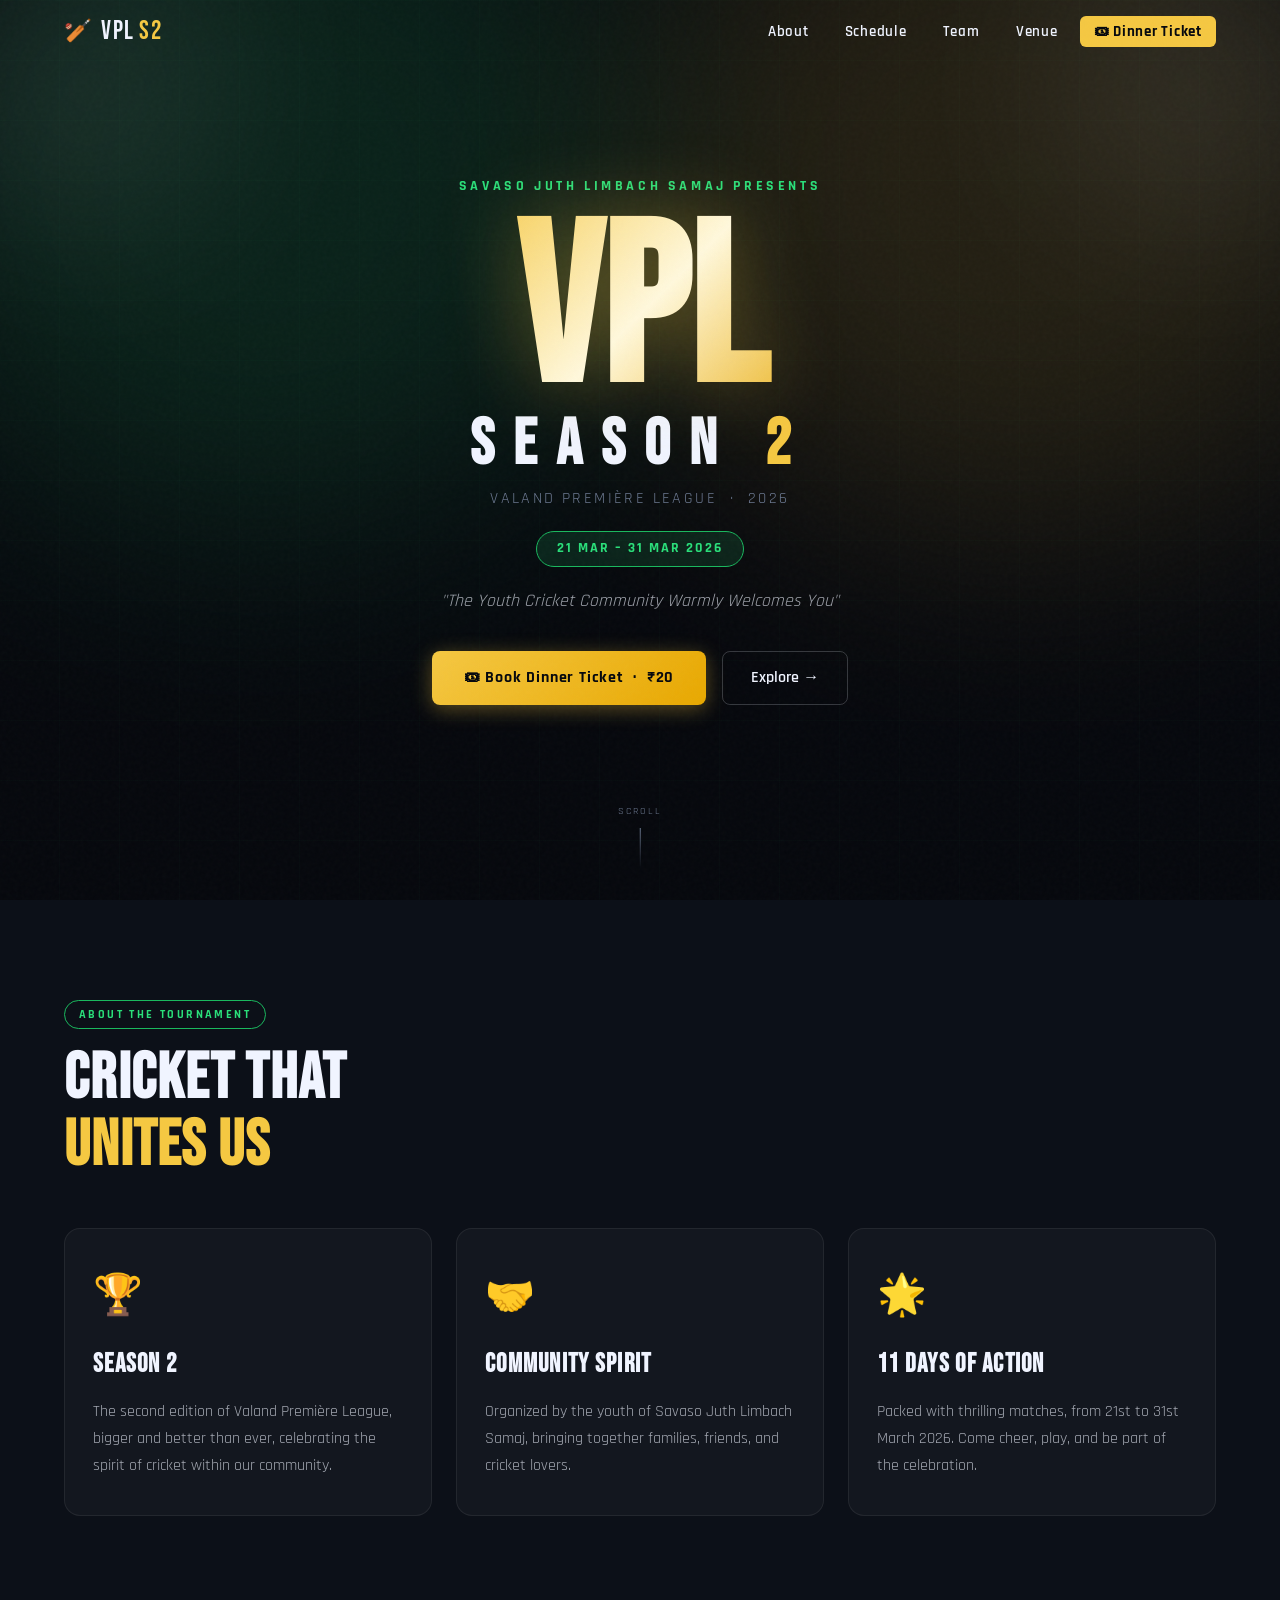
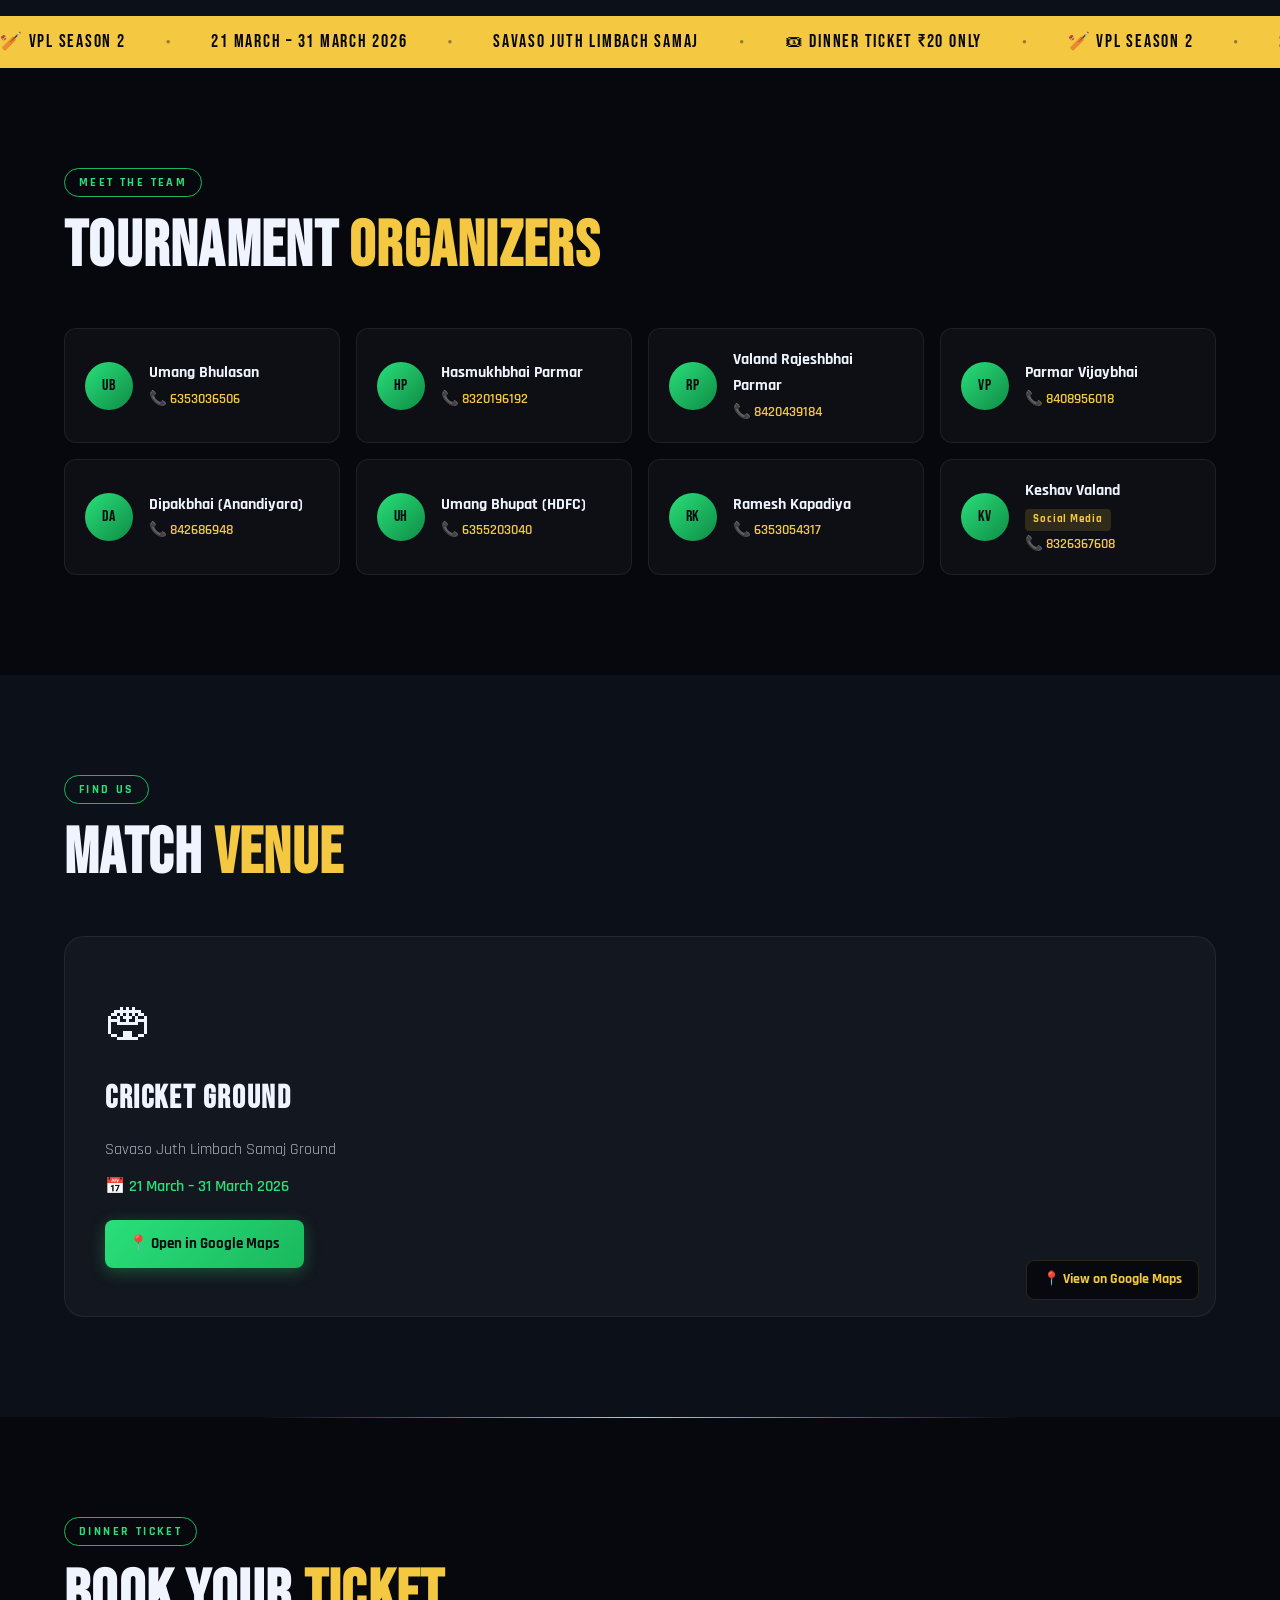
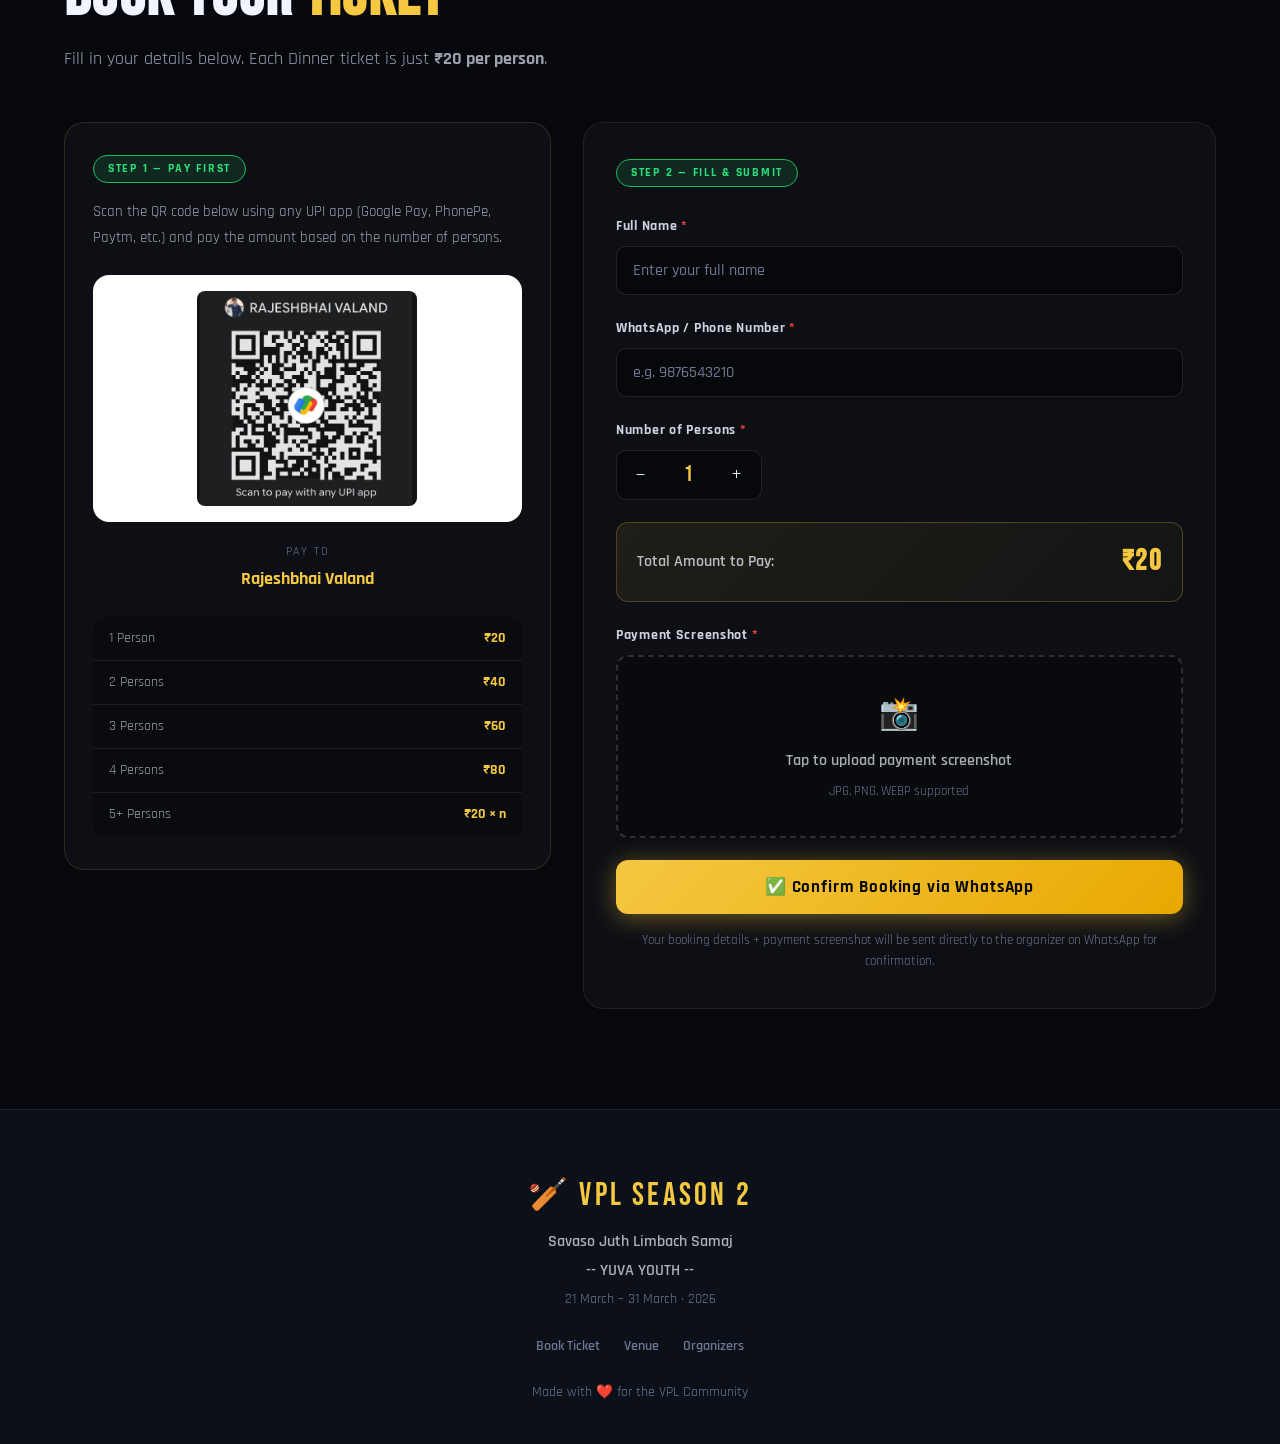
==== index.html @ eab90a2a "Update index.html" ====
<!DOCTYPE html>
<html lang="en">
<head>
  <meta charset="UTF-8" />
  <meta name="viewport" content="width=device-width, initial-scale=1.0" />
  <title>VPL Season 2 – 2026 | Valand Premiere League </title>
  <link rel="preconnect" href="https://fonts.googleapis.com" />
  <link rel="preconnect" href="https://fonts.gstatic.com" crossorigin />
  <link href="https://fonts.googleapis.com/css2?family=Bebas+Neue&family=Rajdhani:wght@400;500;600;700&family=Tiro+Devanagari+Hindi&display=swap" rel="stylesheet" />
  <link rel="stylesheet" href="style.css" />
</head>
<body>

  <!-- ─── NOISE OVERLAY ─── -->
  <div class="noise"></div>

  <!-- ─── NAVBAR ─── -->
  <nav class="navbar" id="navbar">
    <div class="nav-inner">
      <div class="nav-logo">
        <span class="logo-icon">🏏</span>
        <span class="logo-text">VPL <em>S2</em></span>
      </div>
      <ul class="nav-links">
        <li><a href="#about">About</a></li>
        <li><a href="#schedule">Schedule</a></li>
        <li><a href="#organizers">Team</a></li>
        <li><a href="#location">Venue</a></li>
        <li><a href="#book" class="nav-cta">🎟 Dinner Ticket</a></li>
      </ul>
      <button class="hamburger" id="hamburger" aria-label="Toggle menu">
        <span></span><span></span><span></span>
      </button>
    </div>
    <div class="mobile-menu" id="mobileMenu">
      <a href="#about">About</a>
      <a href="#schedule">Schedule</a>
      <a href="#organizers">Team</a>
      <a href="#location">Venue</a>
      <a href="#book">🎟 Book Ticket</a>
    </div>
  </nav>

  <!-- ─── HERO ─── -->
  <header class="hero" id="hero">
    <div class="hero-bg">
      <div class="pitch-lines"></div>
      <div class="stadium-glow glow-left"></div>
      <div class="stadium-glow glow-right"></div>
      <div class="floodlight fl-tl"></div>
      <div class="floodlight fl-tr"></div>
    </div>

    <div class="hero-content">
      <p class="hero-org reveal">Savaso Juth Limbach Samaj Presents</p>
      <h1 class="hero-title reveal delay-1">
        <span class="vpl">VPL</span>
        <span class="season">Season <em>2</em></span>
      </h1>
      <p class="hero-sub reveal delay-2">Valand Première League &nbsp;·&nbsp; 2026</p>
      <div class="hero-date reveal delay-3">
        <span class="date-badge">21 MAR – 31 MAR 2026</span>
      </div>
      <p class="hero-tagline reveal delay-4">"The Youth Cricket Community Warmly Welcomes You"</p>
      <div class="hero-actions reveal delay-5">
        <a href="#book" class="btn-primary">🎟 Book Dinner Ticket &nbsp;·&nbsp; ₹20</a>
        <a href="#about" class="btn-ghost">Explore →</a>
      </div>
    </div>

    <div class="scroll-hint">
      <span>scroll</span>
      <div class="scroll-line"></div>
    </div>
  </header>

  <!-- ─── ABOUT ─── -->
  <section class="section about" id="about">
    <div class="container">
      <div class="section-tag">About the Tournament</div>
      <h2 class="section-title">Cricket That <br/><span class="accent">Unites Us</span></h2>
      <div class="about-grid">
        <div class="about-card reveal">
          <div class="about-icon">🏆</div>
          <h3>Season 2</h3>
          <p>The second edition of Valand Première League, bigger and better than ever, celebrating the spirit of cricket within our community.</p>
        </div>
        <div class="about-card reveal delay-1">
          <div class="about-icon">🤝</div>
          <h3>Community Spirit</h3>
          <p>Organized by the youth of Savaso Juth Limbach Samaj, bringing together families, friends, and cricket lovers.</p>
        </div>
        <div class="about-card reveal delay-2">
          <div class="about-icon">🌟</div>
          <h3>11 Days of Action</h3>
          <p>Packed with thrilling matches, from 21st to 31st March 2026. Come cheer, play, and be part of the celebration.</p>
        </div>
      </div>
    </div>
  </section>

  <!-- ─── SCHEDULE BANNER ─── -->
  <section class="schedule-banner" id="schedule">
    <div class="marquee-track">
      <div class="marquee-inner">
        <span>🏏 VPL Season 2</span>
        <span class="dot">●</span>
        <span>21 March – 31 March 2026</span>
        <span class="dot">●</span>
        <span>Savaso Juth Limbach Samaj</span>
        <span class="dot">●</span>
        <span>🎟 Dinner Ticket ₹20 Only</span>
        <span class="dot">●</span>
        <span>🏏 VPL Season 2</span>
        <span class="dot">●</span>
        <span>21 March – 31 March 2026</span>
        <span class="dot">●</span>
        <span>Savaso Juth Limbach Samaj</span>
        <span class="dot">●</span>
        <span>🎟 Dinner Ticket ₹20 Only</span>
        <span class="dot">●</span>
      </div>
    </div>
  </section>

  <!-- ─── ORGANIZERS ─── -->
  <section class="section organizers" id="organizers">
    <div class="container">
      <div class="section-tag">Meet the Team</div>
      <h2 class="section-title">Tournament <span class="accent">Organizers</span></h2>
      <div class="org-grid">
        <div class="org-card reveal">
          <div class="org-avatar">UB</div>
          <div class="org-info">
            <h4>Umang Bhulasan</h4>
            <a href="tel:+916353036506">📞 6353036506</a>
          </div>
        </div>
        <div class="org-card reveal delay-1">
          <div class="org-avatar">HP</div>
          <div class="org-info">
            <h4>Hasmukhbhai Parmar</h4>
            <a href="tel:+918320196192">📞 8320196192</a>
          </div>
        </div>
        <div class="org-card reveal delay-2">
          <div class="org-avatar">RP</div>
          <div class="org-info">
            <h4>Valand Rajeshbhai Parmar</h4>
            <a href="tel:+918420439184">📞 8420439184</a>
          </div>
        </div>
        <div class="org-card reveal delay-1">
          <div class="org-avatar">VP</div>
          <div class="org-info">
            <h4>Parmar Vijaybhai</h4>
            <a href="tel:+918408956018">📞 8408956018</a>
          </div>
        </div>
        <div class="org-card reveal delay-2">
          <div class="org-avatar">DA</div>
          <div class="org-info">
            <h4>Dipakbhai (Anandiyara)</h4>
            <a href="tel:+91842686948">📞 842686948</a>
          </div>
        </div>
        <div class="org-card reveal">
          <div class="org-avatar">UH</div>
          <div class="org-info">
            <h4>Umang Bhupat (HDFC)</h4>
            <a href="tel:+916355203040">📞 6355203040</a>
          </div>
        </div>
        <div class="org-card reveal delay-1">
          <div class="org-avatar">RK</div>
          <div class="org-info">
            <h4>Ramesh Kapadiya</h4>
            <a href="tel:+916353054317">📞 6353054317</a>
          </div>
        </div>
        <div class="org-card reveal delay-2">
          <div class="org-avatar">KV</div>
          <div class="org-info">
            <h4>Keshav Valand</h4>
            <span class="role-badge">Social Media</span>
            <a href="tel:+918326367608">📞 8326367608</a>
          </div>
        </div>
      </div>
    </div>
  </section>

  <!-- ─── VENUE ─── -->
  <section class="section venue" id="location">
    <div class="container">
      <div class="section-tag">Find Us</div>
      <h2 class="section-title">Match <span class="accent">Venue</span></h2>
      <div class="venue-card reveal">
        <div class="venue-info">
          <div class="venue-icon-wrap">🏟</div>
          <h3>Cricket Ground</h3>
          <p>Savaso Juth Limbach Samaj Ground</p>
          <p class="venue-dates">📅 21 March – 31 March 2026</p>
          <a href="https://maps.app.goo.gl/XBLzC3tL499uUARC7?g_st=iw" target="_blank" rel="noopener" class="btn-map">
            📍 Open in Google Maps
          </a>
        </div>
        <div class="venue-map-embed">
          <iframe
            src="https://www.google.com/maps/embed?pb=!1m18!1m12!1m3!1d3000!2d72.5!3d23.0!2m3!1f0!2f0!3f0!3m2!1i1024!2i768!4f13.1!3m3!1m2!1s0x0%3A0x0!2zMjPCsDAwJzAwLjAiTiA3MsKwMzAnMDAuMCJF!5e0!3m2!1sen!2sin!4v1234567890"
            width="100%" height="300" style="border:0;" allowfullscreen="" loading="lazy"
            referrerpolicy="no-referrer-when-downgrade">
          </iframe>
          <a href="https://maps.app.goo.gl/XBLzC3tL499uUARC7?g_st=iw" target="_blank" class="map-overlay-link">
            <span>📍 View on Google Maps</span>
          </a>
        </div>
      </div>
    </div>
  </section>

  <!-- ─── BOOK TICKET ─── -->
  <section class="section booking" id="book">
    <div class="container">
      <div class="section-tag">Dinner Ticket</div>
      <h2 class="section-title">Book Your <span class="accent">Ticket</span></h2>
      <p class="booking-sub">Fill in your details below. Each Dinner ticket is just <strong>₹20 per person</strong>.</p>

      <div class="booking-wrapper">

        <!-- LEFT: PAYMENT INFO -->
        <div class="payment-info reveal">
          <div class="payment-card">
            <div class="payment-header">
              <span class="payment-badge">STEP 1 — PAY FIRST</span>
            </div>
            <p class="payment-note">Scan the QR code below using any UPI app (Google Pay, PhonePe, Paytm, etc.) and pay the amount based on the number of persons.</p>
            <div class="qr-wrap">
              <img src="qr.jpeg" alt="UPI QR Code – Rajeshbhai Valand" class="qr-img" />
            </div>
            <div class="upi-name">
              <span class="upi-label">Pay To</span>
              <strong>Rajeshbhai Valand</strong>
            </div>
            <div class="price-guide">
              <div class="price-row"><span>1 Person</span><strong>₹20</strong></div>
              <div class="price-row"><span>2 Persons</span><strong>₹40</strong></div>
              <div class="price-row"><span>3 Persons</span><strong>₹60</strong></div>
              <div class="price-row"><span>4 Persons</span><strong>₹80</strong></div>
              <div class="price-row"><span>5+ Persons</span><strong>₹20 × n</strong></div>
            </div>
          </div>
        </div>

        <!-- RIGHT: FORM -->
        <div class="booking-form-wrap reveal delay-2">
          <div class="form-card">
            <div class="form-header">
              <span class="payment-badge">STEP 2 — FILL &amp; SUBMIT</span>
            </div>

            <div class="form-group">
              <label for="name">Full Name <span class="req">*</span></label>
              <input type="text" id="name" placeholder="Enter your full name" required />
            </div>

            <div class="form-group">
              <label for="phone">WhatsApp / Phone Number <span class="req">*</span></label>
              <input type="tel" id="phone" placeholder="e.g. 9876543210" maxlength="10" required />
            </div>

            <div class="form-group">
              <label for="persons">Number of Persons <span class="req">*</span></label>
              <div class="counter-wrap">
                <button type="button" class="counter-btn" id="decreaseBtn">−</button>
                <span class="counter-val" id="personCount">1</span>
                <button type="button" class="counter-btn" id="increaseBtn">+</button>
              </div>
            </div>

            <div class="amount-display">
              <span>Total Amount to Pay:</span>
              <strong id="totalAmount">₹20</strong>
            </div>

            <div class="form-group">
              <label for="screenshot">Payment Screenshot <span class="req">*</span></label>
              <div class="file-upload-wrap" id="fileUploadWrap">
                <input type="file" id="screenshot" accept="image/*" required />
                <div class="file-upload-ui" id="fileUploadUI">
                  <span class="upload-icon">📸</span>
                  <p>Tap to upload payment screenshot</p>
                  <span class="upload-hint">JPG, PNG, WEBP supported</span>
                </div>
                <div class="file-preview" id="filePreview" style="display:none;">
                  <img id="previewImg" src="" alt="Payment screenshot preview" />
                  <button type="button" id="removeFile" class="remove-file">✕ Remove</button>
                </div>
              </div>
            </div>

            <button type="button" class="btn-book" id="submitBtn">
              <span id="btnText">✅ Confirm Booking via WhatsApp</span>
              <div class="btn-loader" id="btnLoader" style="display:none;"></div>
            </button>

            <p class="form-disclaimer">Your booking details + payment screenshot will be sent directly to the organizer on WhatsApp for confirmation.</p>
          </div>
        </div>

      </div>
    </div>
  </section>

  <!-- ─── SUCCESS MODAL ─── -->
  <div class="modal-overlay" id="successModal" style="display:none;">
    <div class="modal-box">
      <div class="modal-icon">🎉</div>
      <h3>Booking Sent!</h3>
      <p>Your WhatsApp message has been prepared with all booking details. Confirm and send it to complete your booking!</p>
      <button class="btn-primary" id="closeModal">Done</button>
    </div>
  </div>

  <!-- ─── FOOTER ─── -->
  <footer class="footer">
    <div class="container">
      <div class="footer-logo">🏏 VPL Season 2</div>
      <p class="footer-org">Savaso Juth Limbach Samaj</p>
      <p class="footer-org">-- YUVA YOUTH --</p>
      <p class="footer-dates">21 March – 31 March · 2026</p>
      <div class="footer-links">
        <a href="#book">Book Ticket</a>
        <a href="#location">Venue</a>
        <a href="#organizers">Organizers</a>
      </div>
      <p class="footer-credit">Made with ❤️ for the VPL Community</p>
    </div>
  </footer>

  <script src="script.js"></script>
</body>
</html>
---- style.css ----
/* ─── RESET & ROOT ─── */
*, *::before, *::after { box-sizing: border-box; margin: 0; padding: 0; }

:root {
  --bg:        #06080d;
  --bg2:       #0c1018;
  --bg3:       #111620;
  --gold:      #f5c842;
  --gold2:     #e8a800;
  --green:     #2adf7a;
  --green2:    #1ab85e;
  --red:       #ff4444;
  --white:     #f0f4ff;
  --muted:     #6b7890;
  --border:    rgba(245, 200, 66, 0.15);
  --card-bg:   rgba(255,255,255,0.03);
  --card-border: rgba(255,255,255,0.07);
  --shadow:    0 20px 60px rgba(0,0,0,0.6);
  --font-display: 'Bebas Neue', sans-serif;
  --font-body:    'Rajdhani', sans-serif;
}

html { scroll-behavior: smooth; }

body {
  background: var(--bg);
  color: var(--white);
  font-family: var(--font-body);
  font-size: 16px;
  line-height: 1.6;
  overflow-x: hidden;
}

/* Noise texture */
.noise {
  pointer-events: none;
  position: fixed;
  inset: 0;
  z-index: 999;
  opacity: 0.025;
  background-image: url("data:image/svg+xml,%3Csvg viewBox='0 0 256 256' xmlns='http://www.w3.org/2000/svg'%3E%3Cfilter id='noise'%3E%3CfeTurbulence type='fractalNoise' baseFrequency='0.9' numOctaves='4' stitchTiles='stitch'/%3E%3C/filter%3E%3Crect width='100%25' height='100%25' filter='url(%23noise)'/%3E%3C/svg%3E");
}

/* ─── TYPOGRAPHY ─── */
.accent { color: var(--gold); }
.section-tag {
  display: inline-block;
  font-family: var(--font-body);
  font-weight: 700;
  font-size: 0.75rem;
  letter-spacing: 0.2em;
  text-transform: uppercase;
  color: var(--green);
  border: 1px solid var(--green2);
  padding: 4px 14px;
  border-radius: 20px;
  margin-bottom: 16px;
}
.section-title {
  font-family: var(--font-display);
  font-size: clamp(2.4rem, 5vw, 4rem);
  line-height: 1.05;
  letter-spacing: 0.02em;
  margin-bottom: 48px;
}

/* ─── CONTAINER ─── */
.container {
  max-width: 1200px;
  margin: 0 auto;
  padding: 0 24px;
}
.section {
  padding: 100px 0;
}

/* ─── NAVBAR ─── */
.navbar {
  position: fixed;
  top: 0;
  left: 0;
  right: 0;
  z-index: 100;
  transition: background 0.3s, box-shadow 0.3s;
}
.navbar.scrolled {
  background: rgba(6,8,13,0.95);
  backdrop-filter: blur(12px);
  box-shadow: 0 2px 20px rgba(0,0,0,0.5);
}
.nav-inner {
  max-width: 1200px;
  margin: 0 auto;
  padding: 0 24px;
  height: 64px;
  display: flex;
  align-items: center;
  justify-content: space-between;
}
.nav-logo {
  display: flex;
  align-items: center;
  gap: 8px;
  font-family: var(--font-display);
  font-size: 1.6rem;
  letter-spacing: 0.05em;
}
.nav-logo em {
  color: var(--gold);
  font-style: normal;
}
.logo-icon { font-size: 1.4rem; }
.nav-links {
  display: flex;
  list-style: none;
  gap: 8px;
  align-items: center;
}
.nav-links a {
  color: var(--white);
  text-decoration: none;
  font-weight: 600;
  font-size: 0.95rem;
  letter-spacing: 0.05em;
  padding: 6px 14px;
  border-radius: 6px;
  transition: color 0.2s, background 0.2s;
}
.nav-links a:hover { color: var(--gold); }
.nav-cta {
  background: var(--gold) !important;
  color: var(--bg) !important;
  font-weight: 700 !important;
}
.nav-cta:hover { background: var(--gold2) !important; transform: translateY(-1px); }

/* hamburger */
.hamburger {
  display: none;
  flex-direction: column;
  gap: 5px;
  background: none;
  border: none;
  cursor: pointer;
  padding: 4px;
}
.hamburger span {
  display: block;
  width: 24px;
  height: 2px;
  background: var(--white);
  border-radius: 2px;
  transition: all 0.3s;
}
.mobile-menu {
  display: none;
  flex-direction: column;
  background: rgba(6,8,13,0.98);
  padding: 16px 24px 24px;
  border-bottom: 1px solid var(--border);
}
.mobile-menu a {
  color: var(--white);
  text-decoration: none;
  font-weight: 600;
  font-size: 1.1rem;
  padding: 12px 0;
  border-bottom: 1px solid var(--card-border);
  letter-spacing: 0.05em;
}
.mobile-menu a:last-child { border-bottom: none; color: var(--gold); }
.mobile-menu.open { display: flex; }

/* ─── HERO ─── */
.hero {
  position: relative;
  min-height: 100vh;
  display: flex;
  align-items: center;
  justify-content: center;
  overflow: hidden;
  text-align: center;
  padding: 80px 24px 100px;
}
.hero-bg {
  position: absolute;
  inset: 0;
  z-index: 0;
}
.pitch-lines {
  position: absolute;
  inset: 0;
  background:
    repeating-linear-gradient(
      90deg,
      transparent,
      transparent 59px,
      rgba(42,223,122,0.03) 60px
    ),
    repeating-linear-gradient(
      0deg,
      transparent,
      transparent 59px,
      rgba(42,223,122,0.03) 60px
    );
}
.stadium-glow {
  position: absolute;
  top: -20%;
  width: 60%;
  height: 80%;
  border-radius: 50%;
  filter: blur(120px);
  opacity: 0.12;
}
.glow-left  { left: -10%; background: var(--green); }
.glow-right { right: -10%; background: var(--gold); }
.floodlight {
  position: absolute;
  width: 300px;
  height: 300px;
  border-radius: 50%;
  filter: blur(80px);
  opacity: 0.06;
  background: #fff;
}
.fl-tl { top: -60px; left: -60px; }
.fl-tr { top: -60px; right: -60px; }

.hero-content {
  position: relative;
  z-index: 1;
  max-width: 900px;
}
.hero-org {
  font-size: 0.9rem;
  font-weight: 700;
  letter-spacing: 0.25em;
  text-transform: uppercase;
  color: var(--green);
  margin-bottom: 16px;
}
.hero-title {
  font-family: var(--font-display);
  line-height: 0.9;
  letter-spacing: 0.02em;
  margin-bottom: 12px;
}
.vpl {
  display: block;
  font-size: clamp(6rem, 20vw, 14rem);
  background: linear-gradient(135deg, var(--gold) 0%, #fff8dc 50%, var(--gold2) 100%);
  -webkit-background-clip: text;
  background-clip: text;
  -webkit-text-fill-color: transparent;
  filter: drop-shadow(0 0 40px rgba(245,200,66,0.35));
}
.season {
  display: block;
  font-size: clamp(2rem, 6vw, 4rem);
  color: var(--white);
  letter-spacing: 0.3em;
}
.season em { color: var(--gold); font-style: normal; }
.hero-sub {
  font-size: 1rem;
  letter-spacing: 0.15em;
  color: var(--muted);
  margin-bottom: 20px;
  text-transform: uppercase;
}
.hero-date { margin-bottom: 20px; }
.date-badge {
  display: inline-block;
  background: rgba(42,223,122,0.12);
  border: 1px solid var(--green2);
  color: var(--green);
  font-weight: 700;
  font-size: 0.85rem;
  letter-spacing: 0.15em;
  padding: 6px 20px;
  border-radius: 30px;
}
.hero-tagline {
  font-size: 1.1rem;
  color: rgba(240,244,255,0.65);
  font-style: italic;
  margin-bottom: 36px;
}
.hero-actions {
  display: flex;
  gap: 16px;
  justify-content: center;
  flex-wrap: wrap;
}

/* ─── BUTTONS ─── */
.btn-primary {
  display: inline-block;
  background: linear-gradient(135deg, var(--gold), var(--gold2));
  color: var(--bg);
  font-family: var(--font-body);
  font-weight: 700;
  font-size: 1rem;
  letter-spacing: 0.05em;
  padding: 14px 32px;
  border-radius: 8px;
  text-decoration: none;
  transition: transform 0.2s, box-shadow 0.2s;
  box-shadow: 0 4px 20px rgba(245,200,66,0.35);
  border: none;
  cursor: pointer;
}
.btn-primary:hover {
  transform: translateY(-2px);
  box-shadow: 0 8px 30px rgba(245,200,66,0.5);
}
.btn-ghost {
  display: inline-block;
  background: transparent;
  color: var(--white);
  font-family: var(--font-body);
  font-weight: 600;
  font-size: 1rem;
  padding: 13px 28px;
  border-radius: 8px;
  border: 1px solid rgba(240,244,255,0.2);
  text-decoration: none;
  transition: all 0.2s;
}
.btn-ghost:hover {
  border-color: var(--gold);
  color: var(--gold);
}

/* scroll hint */
.scroll-hint {
  position: absolute;
  bottom: 32px;
  left: 50%;
  transform: translateX(-50%);
  display: flex;
  flex-direction: column;
  align-items: center;
  gap: 8px;
  z-index: 1;
}
.scroll-hint span {
  font-size: 0.65rem;
  letter-spacing: 0.2em;
  color: var(--muted);
  text-transform: uppercase;
}
.scroll-line {
  width: 1px;
  height: 40px;
  background: linear-gradient(to bottom, var(--muted), transparent);
  animation: scrollPulse 2s ease-in-out infinite;
}
@keyframes scrollPulse {
  0%, 100% { opacity: 0.3; }
  50% { opacity: 1; }
}

/* ─── ABOUT ─── */
.about { background: var(--bg2); }
.about-grid {
  display: grid;
  grid-template-columns: repeat(auto-fit, minmax(280px, 1fr));
  gap: 24px;
}
.about-card {
  background: var(--card-bg);
  border: 1px solid var(--card-border);
  border-radius: 16px;
  padding: 36px 28px;
  transition: border-color 0.3s, transform 0.3s;
}
.about-card:hover {
  border-color: var(--gold);
  transform: translateY(-4px);
}
.about-icon { font-size: 2.5rem; margin-bottom: 16px; }
.about-card h3 {
  font-family: var(--font-display);
  font-size: 1.6rem;
  margin-bottom: 12px;
  letter-spacing: 0.05em;
}
.about-card p { color: rgba(240,244,255,0.65); line-height: 1.7; }

/* ─── MARQUEE ─── */
.schedule-banner {
  background: var(--gold);
  padding: 0;
  overflow: hidden;
  height: 52px;
  display: flex;
  align-items: center;
}
.marquee-track { overflow: hidden; width: 100%; }
.marquee-inner {
  display: flex;
  gap: 40px;
  white-space: nowrap;
  animation: marquee 25s linear infinite;
  width: max-content;
  align-items: center;
  height: 52px;
}
.marquee-inner span {
  font-family: var(--font-display);
  font-size: 1.1rem;
  letter-spacing: 0.1em;
  color: var(--bg);
}
.marquee-inner .dot { color: rgba(6,8,13,0.4); font-size: 0.5rem; }
@keyframes marquee {
  from { transform: translateX(0); }
  to   { transform: translateX(-50%); }
}

/* ─── ORGANIZERS ─── */
.organizers { background: var(--bg); }
.org-grid {
  display: grid;
  grid-template-columns: repeat(auto-fill, minmax(260px, 1fr));
  gap: 16px;
}
.org-card {
  display: flex;
  align-items: center;
  gap: 16px;
  background: var(--card-bg);
  border: 1px solid var(--card-border);
  border-radius: 12px;
  padding: 18px 20px;
  transition: border-color 0.3s, transform 0.2s;
}
.org-card:hover {
  border-color: rgba(42,223,122,0.4);
  transform: translateX(4px);
}
.org-avatar {
  width: 48px;
  height: 48px;
  border-radius: 50%;
  background: linear-gradient(135deg, var(--green), #0e8c45);
  display: flex;
  align-items: center;
  justify-content: center;
  font-family: var(--font-display);
  font-size: 1rem;
  color: var(--bg);
  flex-shrink: 0;
  letter-spacing: 0.05em;
}
.org-info h4 {
  font-weight: 700;
  font-size: 1rem;
  margin-bottom: 2px;
}
.org-info a {
  color: var(--gold);
  text-decoration: none;
  font-size: 0.9rem;
  font-weight: 600;
  display: block;
}
.org-info a:hover { text-decoration: underline; }
.role-badge {
  display: inline-block;
  background: rgba(245,200,66,0.15);
  color: var(--gold);
  font-size: 0.7rem;
  font-weight: 700;
  letter-spacing: 0.08em;
  padding: 2px 8px;
  border-radius: 4px;
  margin-bottom: 2px;
}

/* ─── VENUE ─── */
.venue { background: var(--bg2); }
.venue-card {
  background: var(--card-bg);
  border: 1px solid var(--card-border);
  border-radius: 20px;
  overflow: hidden;
  display: grid;
  grid-template-columns: 1fr 1.2fr;
  gap: 0;
}
.venue-info {
  padding: 48px 40px;
  display: flex;
  flex-direction: column;
  justify-content: center;
  gap: 12px;
}
.venue-icon-wrap { font-size: 3rem; }
.venue-info h3 {
  font-family: var(--font-display);
  font-size: 2rem;
  letter-spacing: 0.05em;
}
.venue-info p { color: rgba(240,244,255,0.7); }
.venue-dates { color: var(--green) !important; font-weight: 600; }
.btn-map {
  display: inline-block;
  background: linear-gradient(135deg, var(--green), var(--green2));
  color: var(--bg);
  font-weight: 700;
  padding: 12px 24px;
  border-radius: 8px;
  text-decoration: none;
  font-size: 0.95rem;
  margin-top: 8px;
  width: fit-content;
  transition: transform 0.2s, box-shadow 0.2s;
  box-shadow: 0 4px 16px rgba(42,223,122,0.3);
}
.btn-map:hover { transform: translateY(-2px); box-shadow: 0 8px 24px rgba(42,223,122,0.45); }
.venue-map-embed {
  position: relative;
  min-height: 300px;
}
.venue-map-embed iframe {
  width: 100%;
  height: 100%;
  min-height: 300px;
  filter: grayscale(0.3) brightness(0.8);
  display: block;
}
.map-overlay-link {
  position: absolute;
  bottom: 16px;
  right: 16px;
  background: rgba(6,8,13,0.85);
  border: 1px solid var(--border);
  color: var(--gold);
  text-decoration: none;
  padding: 8px 16px;
  border-radius: 8px;
  font-weight: 700;
  font-size: 0.85rem;
  backdrop-filter: blur(8px);
  transition: background 0.2s;
}
.map-overlay-link:hover { background: rgba(245,200,66,0.15); }

/* ─── BOOKING ─── */
.booking {
  background: var(--bg);
  position: relative;
}
.booking::before {
  content: '';
  position: absolute;
  top: 0; left: 50%;
  transform: translateX(-50%);
  width: 60%;
  height: 1px;
  background: linear-gradient(90deg, transparent, var(--gold), transparent);
}
.booking-sub {
  color: rgba(240,244,255,0.65);
  font-size: 1.1rem;
  margin-top: -32px;
  margin-bottom: 48px;
}
.booking-wrapper {
  display: grid;
  grid-template-columns: 1fr 1.3fr;
  gap: 32px;
  align-items: start;
}

/* Payment card */
.payment-card {
  background: var(--card-bg);
  border: 1px solid var(--border);
  border-radius: 20px;
  padding: 32px 28px;
  position: sticky;
  top: 84px;
}
.payment-header { margin-bottom: 16px; }
.payment-badge {
  display: inline-block;
  background: rgba(42,223,122,0.12);
  border: 1px solid var(--green2);
  color: var(--green);
  font-size: 0.72rem;
  font-weight: 700;
  letter-spacing: 0.15em;
  padding: 4px 14px;
  border-radius: 20px;
}
.payment-note {
  font-size: 0.95rem;
  color: rgba(240,244,255,0.65);
  margin-bottom: 24px;
  line-height: 1.7;
}
.qr-wrap {
  background: #fff;
  border-radius: 16px;
  padding: 16px;
  display: flex;
  justify-content: center;
  margin-bottom: 20px;
}
.qr-img {
  width: 100%;
  max-width: 220px;
  height: auto;
  display: block;
  border-radius: 8px;
}
.upi-name {
  text-align: center;
  margin-bottom: 24px;
}
.upi-label {
  display: block;
  font-size: 0.75rem;
  letter-spacing: 0.15em;
  color: var(--muted);
  text-transform: uppercase;
  margin-bottom: 4px;
}
.upi-name strong { font-size: 1.1rem; color: var(--gold); }

.price-guide {
  background: rgba(0,0,0,0.3);
  border-radius: 12px;
  overflow: hidden;
}
.price-row {
  display: flex;
  justify-content: space-between;
  align-items: center;
  padding: 10px 16px;
  border-bottom: 1px solid var(--card-border);
  font-size: 0.9rem;
}
.price-row:last-child { border-bottom: none; }
.price-row span { color: rgba(240,244,255,0.65); }
.price-row strong { color: var(--gold); }

/* Form card */
.form-card {
  background: var(--card-bg);
  border: 1px solid var(--card-border);
  border-radius: 20px;
  padding: 36px 32px;
}
.form-header { margin-bottom: 28px; }
.form-group {
  margin-bottom: 22px;
}
.form-group label {
  display: block;
  font-weight: 700;
  font-size: 0.9rem;
  letter-spacing: 0.05em;
  margin-bottom: 8px;
  color: rgba(240,244,255,0.85);
}
.req { color: var(--red); }
.form-group input[type="text"],
.form-group input[type="tel"] {
  width: 100%;
  background: rgba(0,0,0,0.4);
  border: 1px solid rgba(255,255,255,0.1);
  border-radius: 10px;
  padding: 13px 16px;
  color: var(--white);
  font-family: var(--font-body);
  font-size: 1rem;
  font-weight: 500;
  outline: none;
  transition: border-color 0.2s, box-shadow 0.2s;
}
.form-group input:focus {
  border-color: var(--gold);
  box-shadow: 0 0 0 3px rgba(245,200,66,0.1);
}
.form-group input::placeholder { color: var(--muted); }

/* Counter */
.counter-wrap {
  display: flex;
  align-items: center;
  gap: 0;
  width: fit-content;
  background: rgba(0,0,0,0.4);
  border: 1px solid rgba(255,255,255,0.1);
  border-radius: 10px;
  overflow: hidden;
}
.counter-btn {
  width: 48px;
  height: 48px;
  background: none;
  border: none;
  color: var(--white);
  font-size: 1.3rem;
  cursor: pointer;
  transition: background 0.2s, color 0.2s;
  font-family: var(--font-body);
}
.counter-btn:hover { background: rgba(245,200,66,0.15); color: var(--gold); }
.counter-val {
  min-width: 48px;
  text-align: center;
  font-family: var(--font-display);
  font-size: 1.4rem;
  color: var(--gold);
  letter-spacing: 0.05em;
}

/* Amount display */
.amount-display {
  background: linear-gradient(135deg, rgba(245,200,66,0.08), rgba(245,200,66,0.03));
  border: 1px solid rgba(245,200,66,0.25);
  border-radius: 12px;
  padding: 16px 20px;
  display: flex;
  justify-content: space-between;
  align-items: center;
  margin-bottom: 22px;
}
.amount-display span {
  font-weight: 600;
  color: rgba(240,244,255,0.75);
}
.amount-display strong {
  font-family: var(--font-display);
  font-size: 1.8rem;
  color: var(--gold);
  letter-spacing: 0.05em;
}

/* File upload */
.file-upload-wrap { position: relative; }
.file-upload-wrap input[type="file"] {
  position: absolute;
  inset: 0;
  width: 100%;
  height: 100%;
  opacity: 0;
  cursor: pointer;
  z-index: 2;
}
.file-upload-ui {
  background: rgba(0,0,0,0.3);
  border: 2px dashed rgba(255,255,255,0.15);
  border-radius: 12px;
  padding: 32px 24px;
  text-align: center;
  transition: border-color 0.2s, background 0.2s;
  cursor: pointer;
}
.file-upload-wrap:hover .file-upload-ui,
.file-upload-ui.dragover {
  border-color: var(--gold);
  background: rgba(245,200,66,0.05);
}
.upload-icon { font-size: 2rem; display: block; margin-bottom: 8px; }
.file-upload-ui p { color: rgba(240,244,255,0.7); font-weight: 600; margin-bottom: 4px; }
.upload-hint { font-size: 0.8rem; color: var(--muted); }

.file-preview {
  position: relative;
  border-radius: 12px;
  overflow: hidden;
  border: 1px solid var(--green2);
}
.file-preview img {
  width: 100%;
  max-height: 200px;
  object-fit: cover;
  display: block;
}
.remove-file {
  position: absolute;
  top: 8px;
  right: 8px;
  background: rgba(6,8,13,0.85);
  color: var(--red);
  border: 1px solid var(--red);
  border-radius: 6px;
  padding: 4px 10px;
  font-size: 0.8rem;
  font-weight: 700;
  cursor: pointer;
  z-index: 3;
  transition: background 0.2s;
}
.remove-file:hover { background: rgba(255,68,68,0.15); }

/* Book button */
.btn-book {
  width: 100%;
  background: linear-gradient(135deg, var(--gold), var(--gold2));
  color: var(--bg);
  font-family: var(--font-body);
  font-weight: 700;
  font-size: 1.05rem;
  letter-spacing: 0.05em;
  padding: 16px 24px;
  border-radius: 12px;
  border: none;
  cursor: pointer;
  transition: transform 0.2s, box-shadow 0.2s, opacity 0.2s;
  box-shadow: 0 4px 24px rgba(245,200,66,0.4);
  margin-bottom: 16px;
  display: flex;
  align-items: center;
  justify-content: center;
  gap: 8px;
  min-height: 54px;
}
.btn-book:hover {
  transform: translateY(-2px);
  box-shadow: 0 8px 32px rgba(245,200,66,0.55);
}
.btn-book:disabled { opacity: 0.6; cursor: not-allowed; transform: none; }

.btn-loader {
  width: 20px;
  height: 20px;
  border: 2px solid rgba(6,8,13,0.3);
  border-top-color: var(--bg);
  border-radius: 50%;
  animation: spin 0.8s linear infinite;
}
@keyframes spin { to { transform: rotate(360deg); } }

.form-disclaimer {
  font-size: 0.82rem;
  color: var(--muted);
  text-align: center;
  line-height: 1.6;
}

/* ─── MODAL ─── */
.modal-overlay {
  position: fixed;
  inset: 0;
  background: rgba(0,0,0,0.8);
  backdrop-filter: blur(8px);
  z-index: 500;
  display: flex !important;
  align-items: center;
  justify-content: center;
  padding: 24px;
}
.modal-overlay[style*="none"] { display: none !important; }
.modal-box {
  background: var(--bg3);
  border: 1px solid var(--border);
  border-radius: 20px;
  padding: 48px 40px;
  text-align: center;
  max-width: 420px;
  width: 100%;
  animation: modalIn 0.3s ease-out;
}
@keyframes modalIn {
  from { opacity: 0; transform: scale(0.9) translateY(20px); }
  to   { opacity: 1; transform: scale(1) translateY(0); }
}
.modal-icon { font-size: 3.5rem; margin-bottom: 16px; }
.modal-box h3 {
  font-family: var(--font-display);
  font-size: 2rem;
  margin-bottom: 12px;
  letter-spacing: 0.05em;
}
.modal-box p {
  color: rgba(240,244,255,0.7);
  margin-bottom: 28px;
  line-height: 1.7;
}

/* ─── FOOTER ─── */
.footer {
  background: var(--bg2);
  border-top: 1px solid var(--card-border);
  padding: 60px 0 40px;
  text-align: center;
}
.footer-logo {
  font-family: var(--font-display);
  font-size: 2rem;
  letter-spacing: 0.1em;
  color: var(--gold);
  margin-bottom: 8px;
}
.footer-org {
  color: rgba(240,244,255,0.7);
  font-weight: 600;
  margin-bottom: 4px;
}
.footer-dates {
  color: var(--muted);
  font-size: 0.9rem;
  margin-bottom: 24px;
}
.footer-links {
  display: flex;
  justify-content: center;
  gap: 24px;
  margin-bottom: 24px;
}
.footer-links a {
  color: var(--muted);
  text-decoration: none;
  font-weight: 600;
  font-size: 0.9rem;
  transition: color 0.2s;
}
.footer-links a:hover { color: var(--gold); }
.footer-credit {
  color: var(--muted);
  font-size: 0.85rem;
}

/* ─── REVEAL ANIMATIONS ─── */
.reveal {
  opacity: 0;
  transform: translateY(30px);
  transition: opacity 0.7s ease, transform 0.7s ease;
}
.reveal.visible {
  opacity: 1;
  transform: translateY(0);
}
.delay-1 { transition-delay: 0.15s; }
.delay-2 { transition-delay: 0.3s; }
.delay-3 { transition-delay: 0.45s; }
.delay-4 { transition-delay: 0.6s; }
.delay-5 { transition-delay: 0.75s; }

/* ─── RESPONSIVE ─── */
@media (max-width: 900px) {
  .nav-links { display: none; }
  .hamburger { display: flex; }

  .booking-wrapper { grid-template-columns: 1fr; }
  .venue-card { grid-template-columns: 1fr; }
  .payment-card { position: static; }

  .hero { padding-top: 80px; }
  .vpl { font-size: clamp(5rem, 22vw, 10rem); }
}

@media (max-width: 600px) {
  .section { padding: 70px 0; }
  .form-card { padding: 24px 20px; }
  .payment-card { padding: 24px 20px; }
  .modal-box { padding: 32px 24px; }
  .venue-info { padding: 28px 24px; }
}
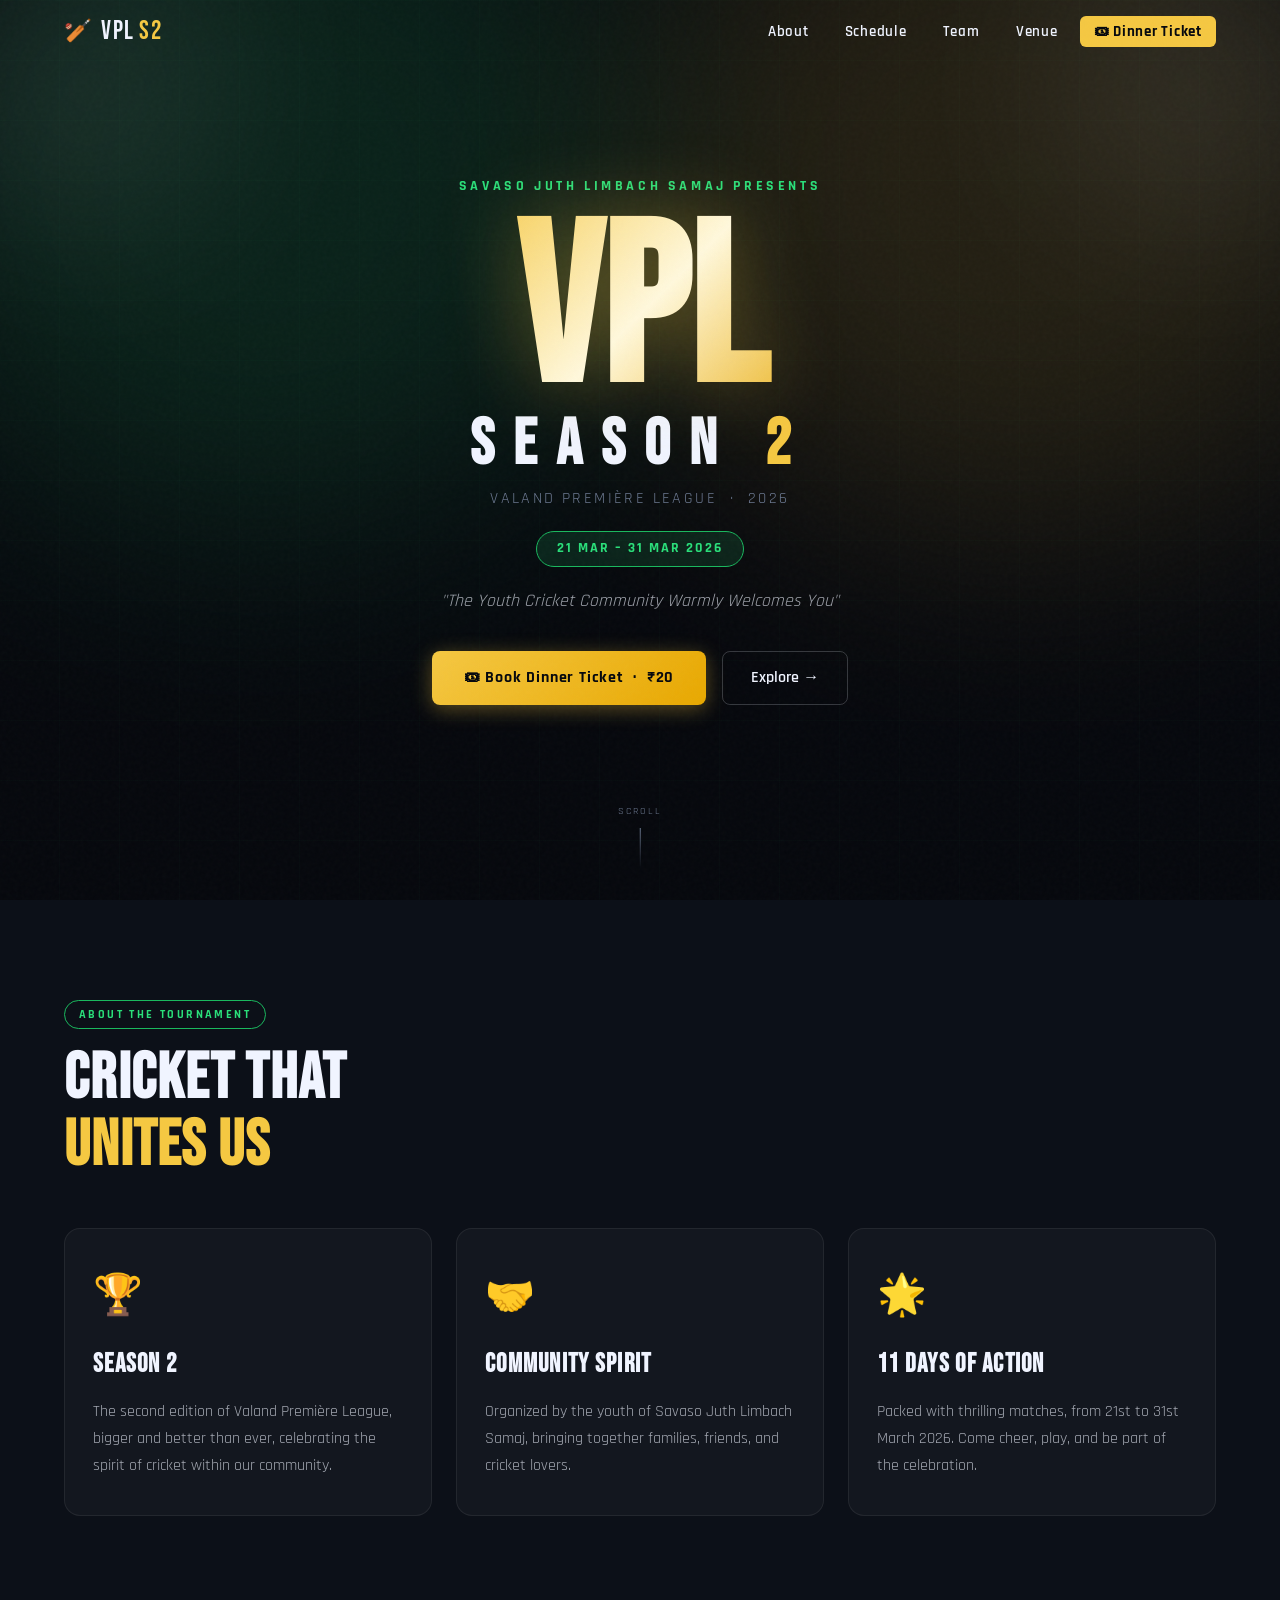
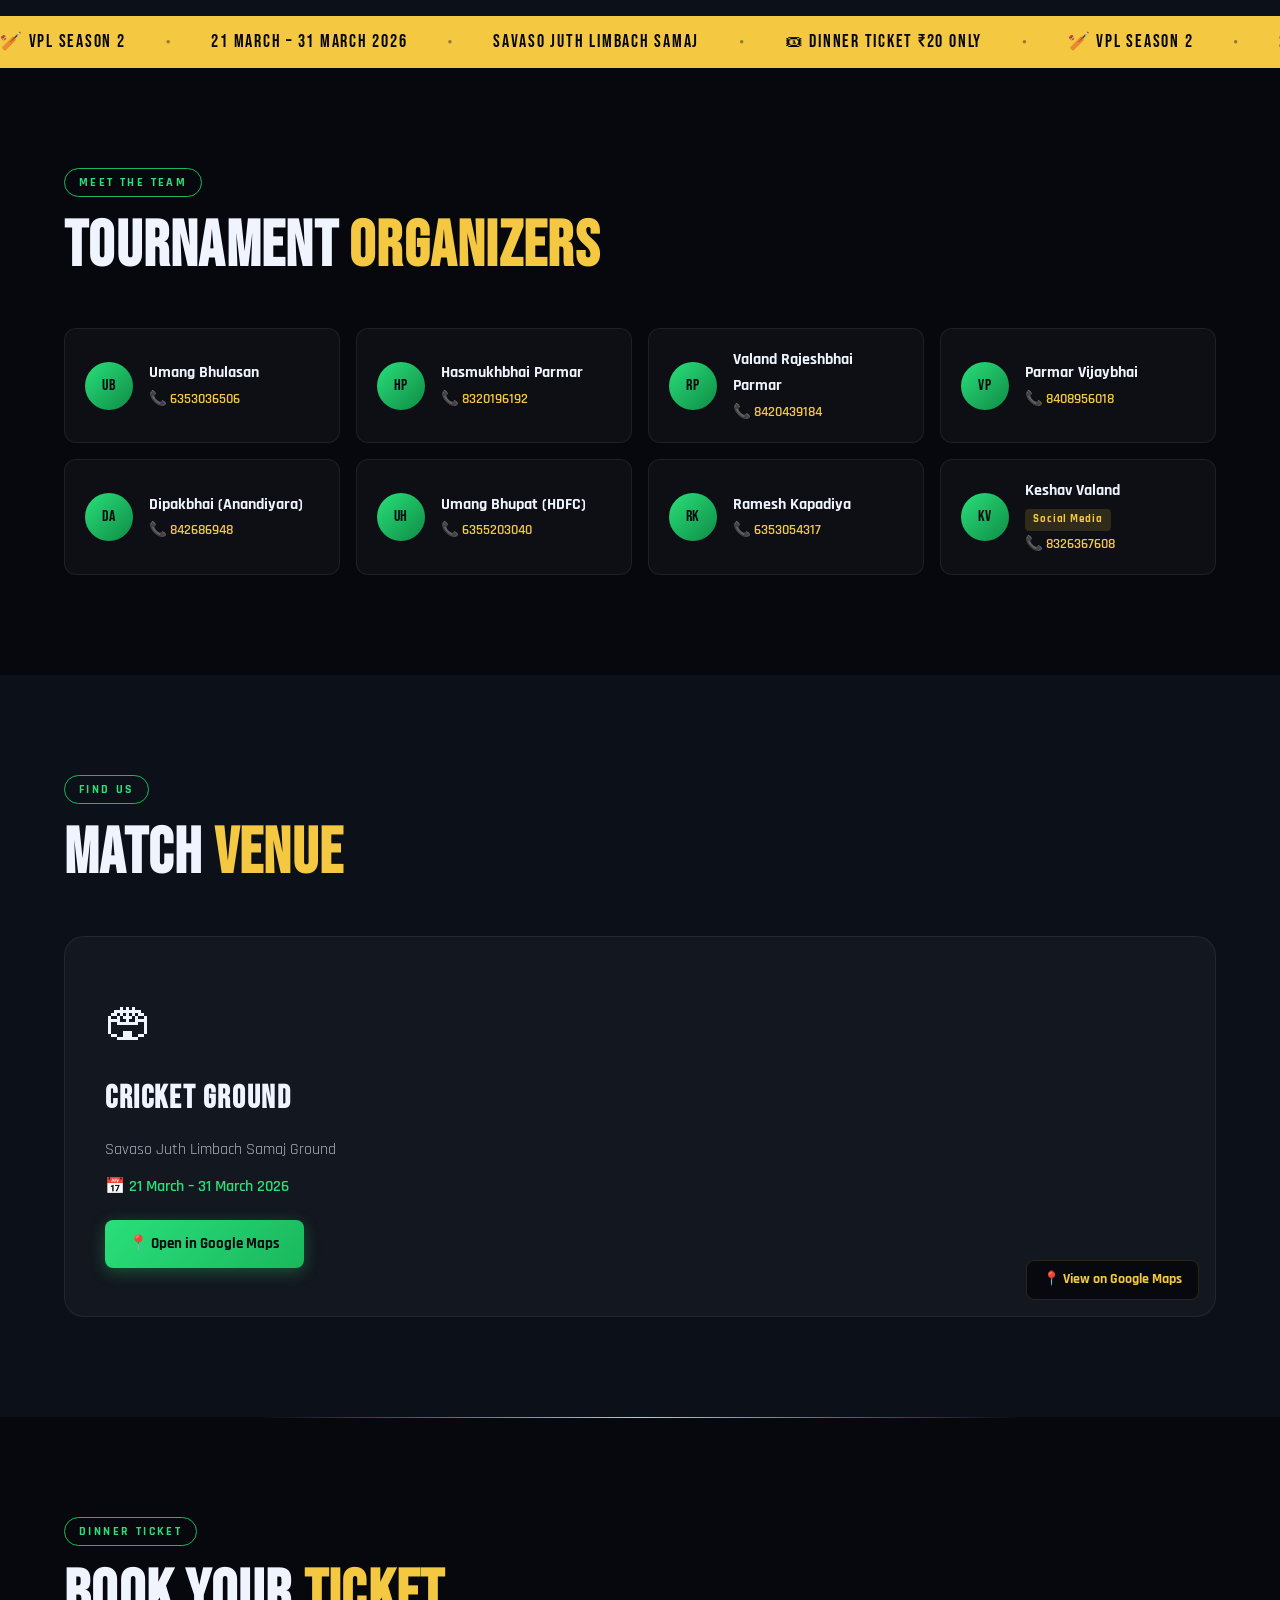
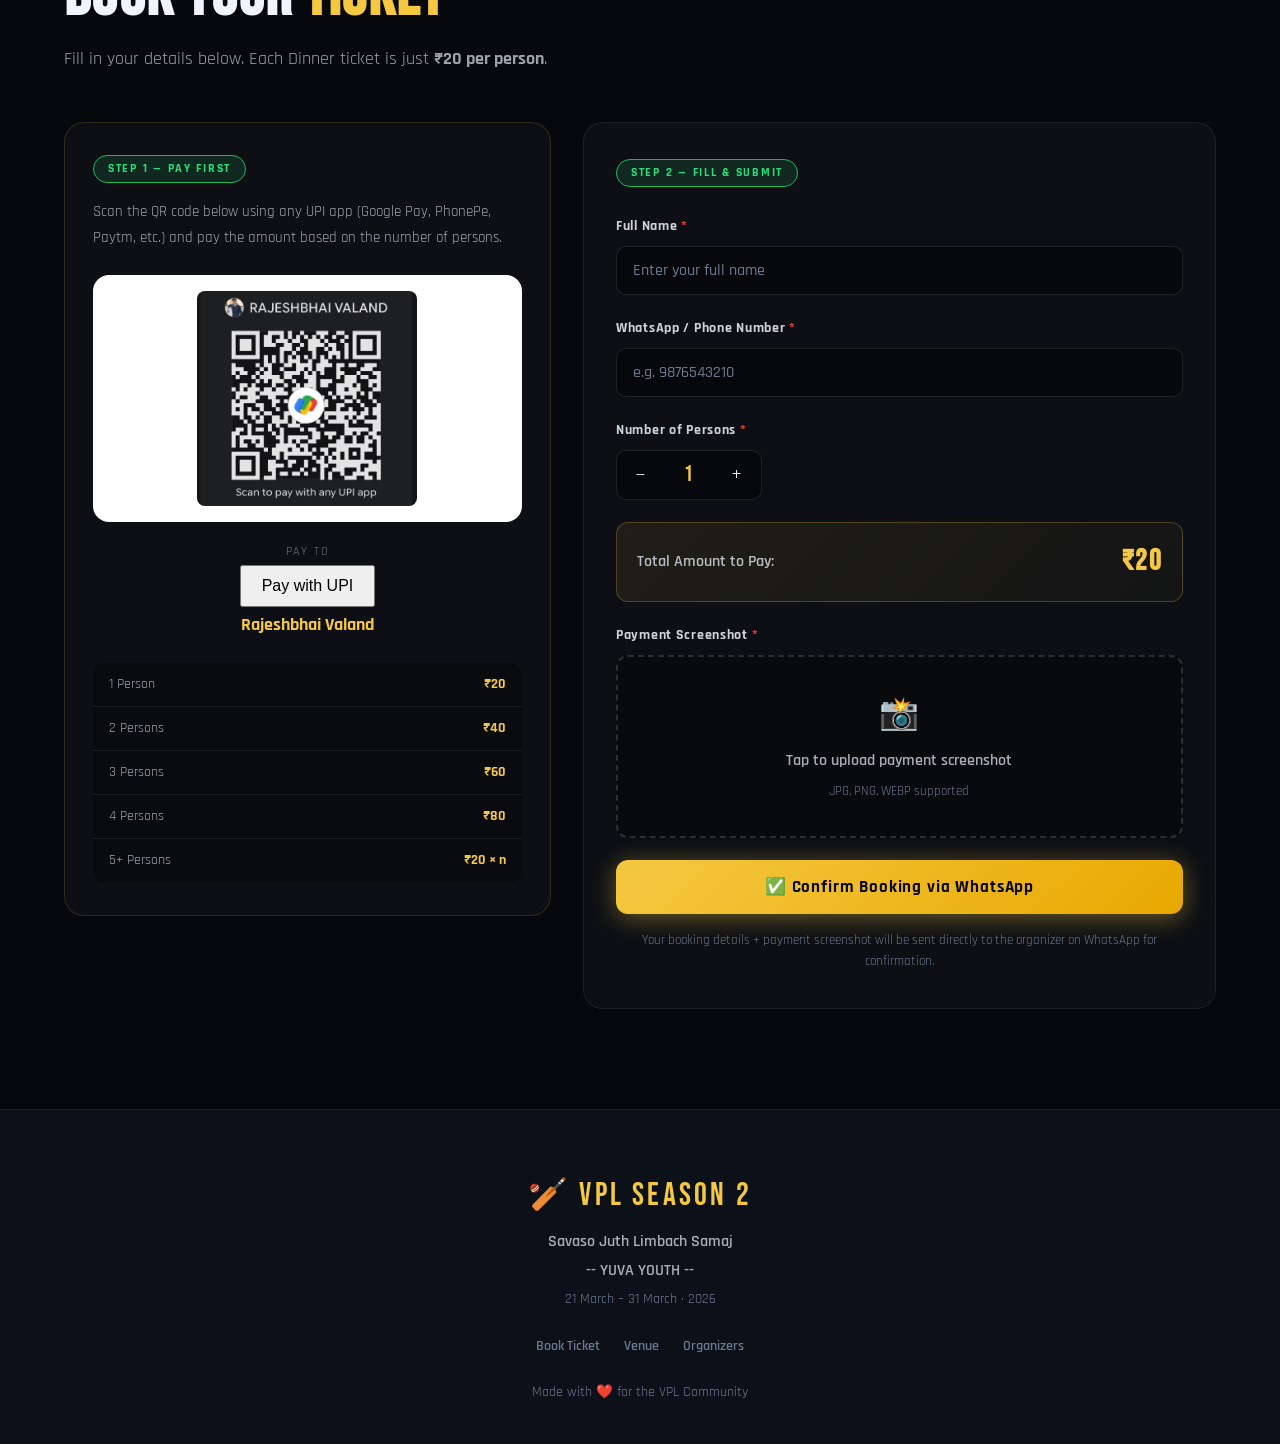
==== commit c5544c0f: "Implement UPI payment button in index.html Added a UPI payment button for Rajeshbhai Valand." ====
--- a/index.html
+++ b/index.html
@@ -1,3 +1,5 @@
+
+
 <!DOCTYPE html>
 <html lang="en">
 <head>
@@ -240,6 +242,15 @@
             </div>
             <div class="upi-name">
               <span class="upi-label">Pay To</span>
+			  <span class="upi-label">
+			  <a href="upi://pay?pa=rajeshvaland.1975@okaxis&pn=Rajesh%20Valand&cu=INR">
+  <button style="padding:10px 20px; font-size:16px;">
+    Pay with UPI
+  </button>
+</a></span>
+
+
+
               <strong>Rajeshbhai Valand</strong>
             </div>
             <div class="price-guide">
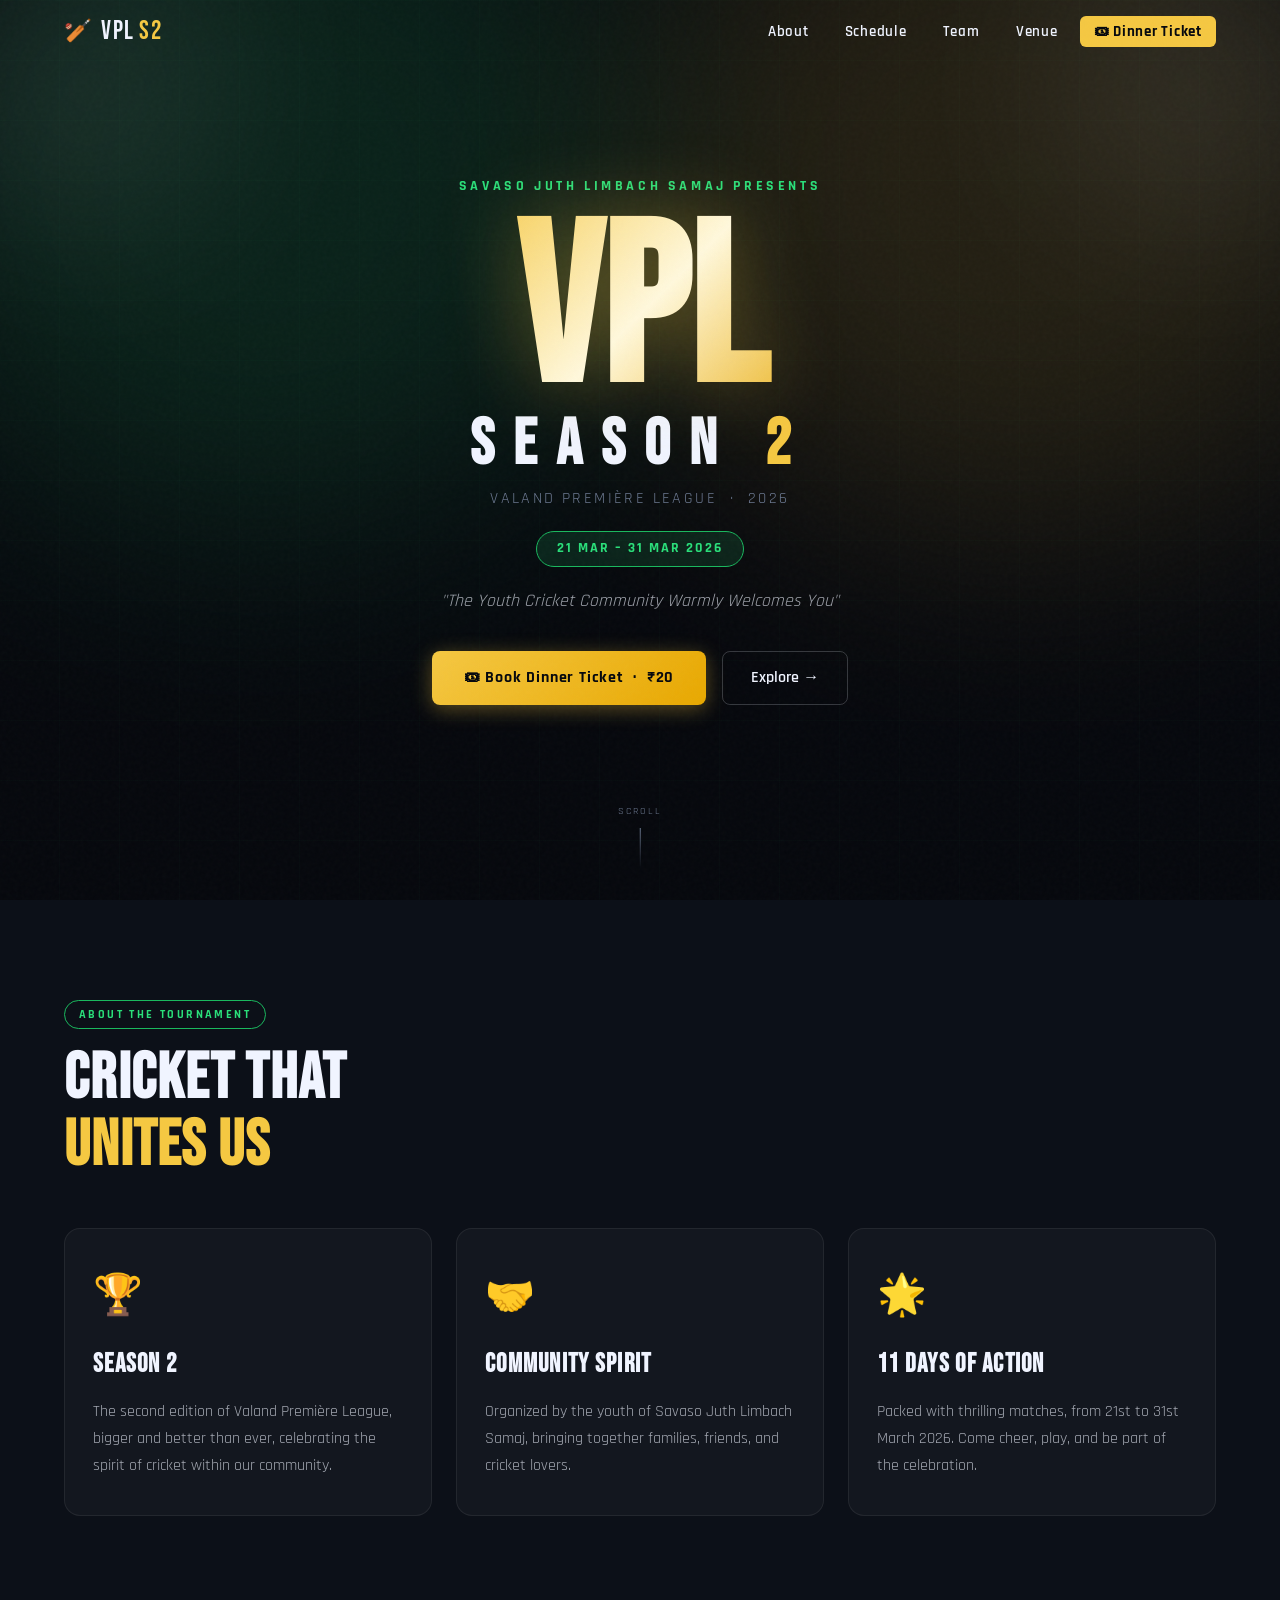
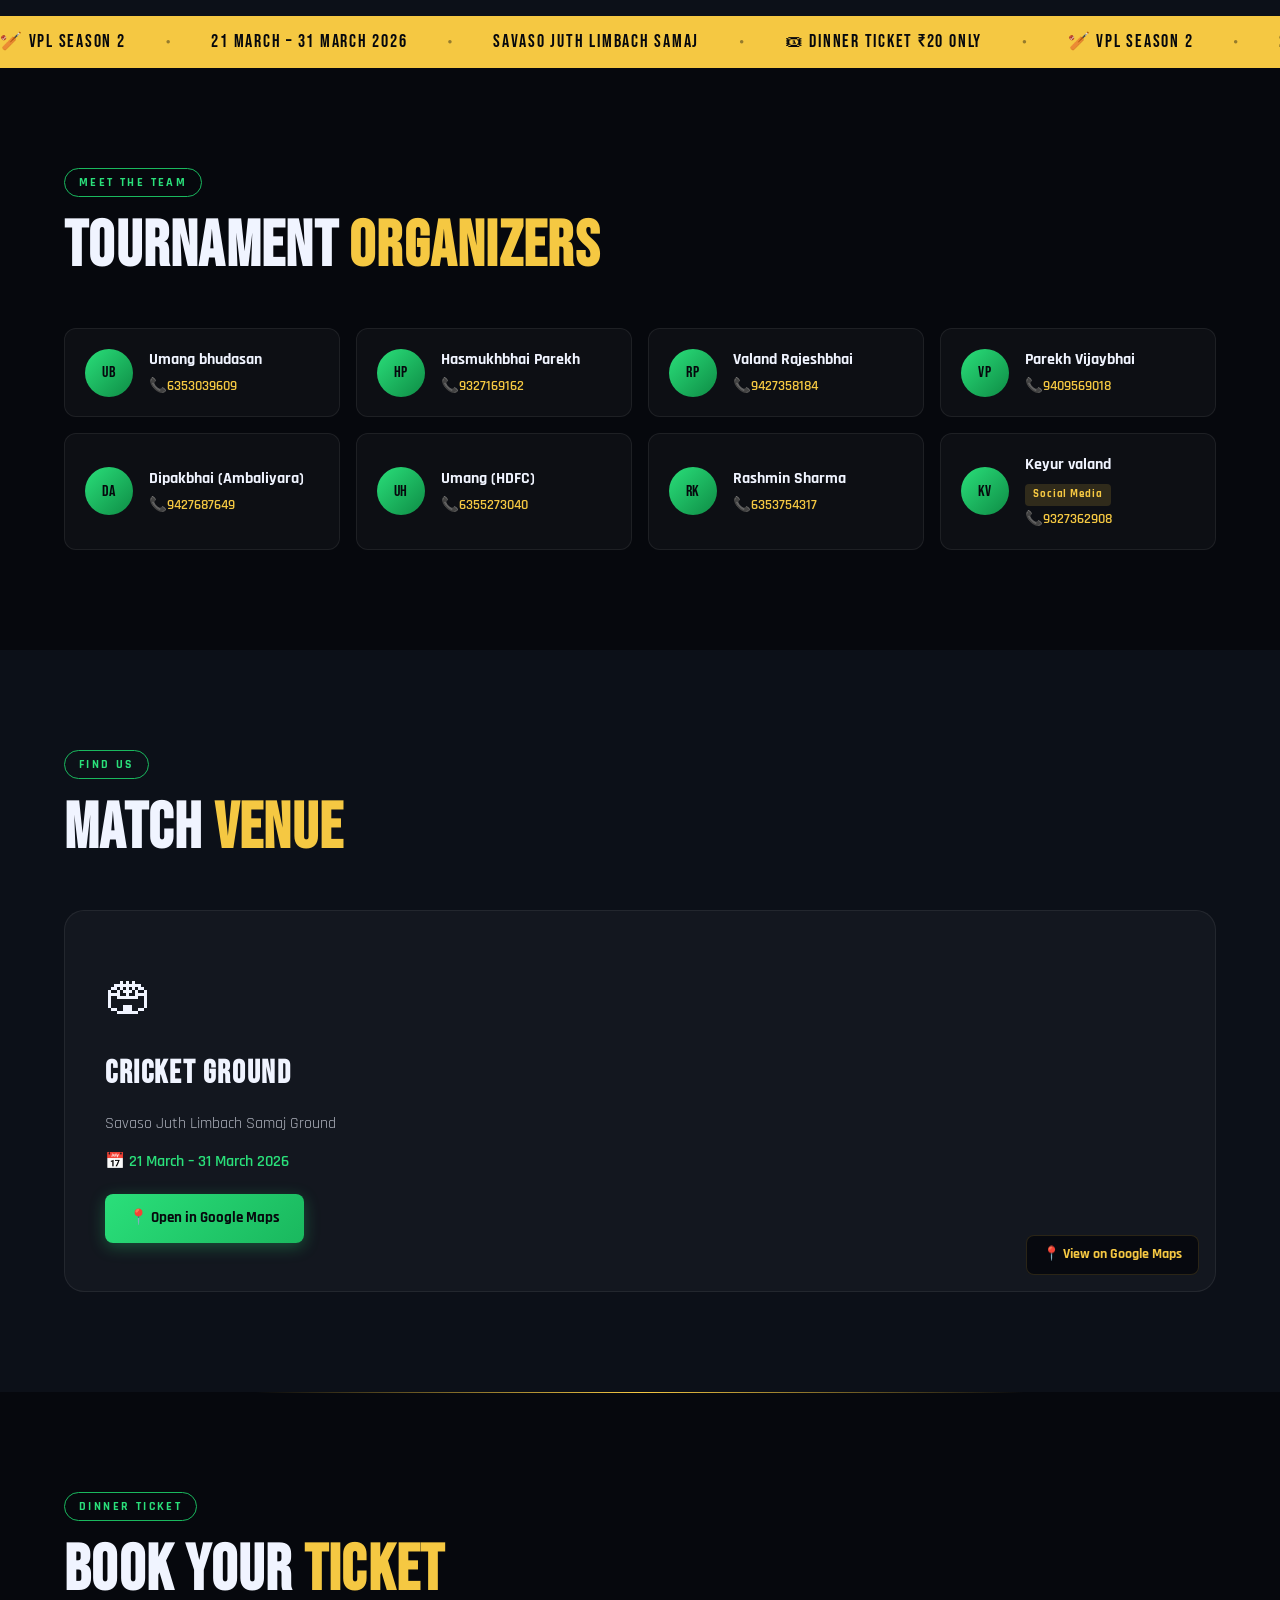
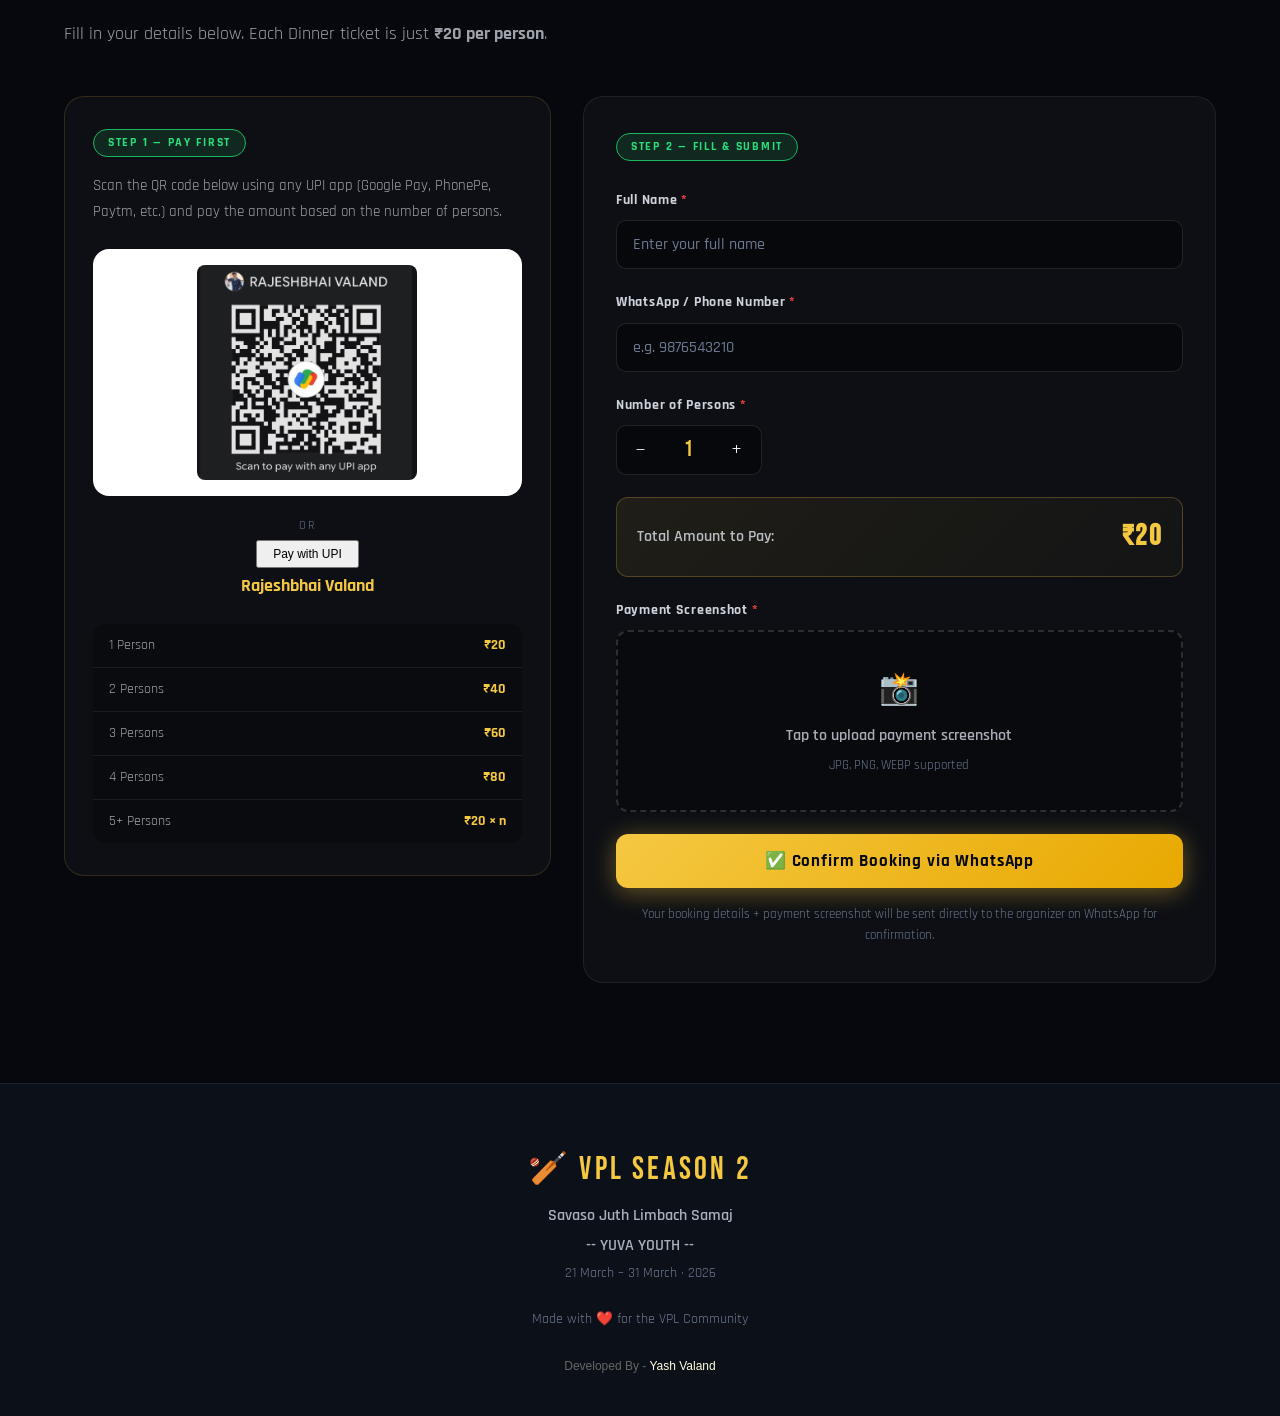
==== commit 21c6b54c: "Update index.html" ====
--- a/index.html
+++ b/index.html
@@ -134,58 +134,58 @@
         <div class="org-card reveal">
           <div class="org-avatar">UB</div>
           <div class="org-info">
-            <h4>Umang Bhulasan</h4>
-            <a href="tel:+916353036506">📞 6353036506</a>
+            <h4>Umang bhudasan</h4>
+            <a href="tel:+916353039609">📞6353039609</a>
           </div>
         </div>
         <div class="org-card reveal delay-1">
           <div class="org-avatar">HP</div>
           <div class="org-info">
-            <h4>Hasmukhbhai Parmar</h4>
-            <a href="tel:+918320196192">📞 8320196192</a>
+            <h4>Hasmukhbhai Parekh</h4>
+            <a href="tel:+919327169162">📞9327169162</a>
           </div>
         </div>
         <div class="org-card reveal delay-2">
           <div class="org-avatar">RP</div>
           <div class="org-info">
-            <h4>Valand Rajeshbhai Parmar</h4>
-            <a href="tel:+918420439184">📞 8420439184</a>
+            <h4>Valand Rajeshbhai</h4>
+            <a href="tel:+919427358184">📞9427358184</a>
           </div>
         </div>
         <div class="org-card reveal delay-1">
           <div class="org-avatar">VP</div>
           <div class="org-info">
-            <h4>Parmar Vijaybhai</h4>
-            <a href="tel:+918408956018">📞 8408956018</a>
+            <h4>Parekh Vijaybhai</h4>
+            <a href="tel:+919409569018">📞9409569018</a>
           </div>
         </div>
         <div class="org-card reveal delay-2">
           <div class="org-avatar">DA</div>
           <div class="org-info">
-            <h4>Dipakbhai (Anandiyara)</h4>
-            <a href="tel:+91842686948">📞 842686948</a>
+            <h4>Dipakbhai (Ambaliyara)</h4>
+            <a href="tel:+919427687649">📞9427687649</a>
           </div>
         </div>
         <div class="org-card reveal">
           <div class="org-avatar">UH</div>
           <div class="org-info">
-            <h4>Umang Bhupat (HDFC)</h4>
-            <a href="tel:+916355203040">📞 6355203040</a>
+            <h4>Umang (HDFC)</h4>
+            <a href="tel:+916355273040">📞6355273040</a>
           </div>
         </div>
         <div class="org-card reveal delay-1">
           <div class="org-avatar">RK</div>
           <div class="org-info">
-            <h4>Ramesh Kapadiya</h4>
-            <a href="tel:+916353054317">📞 6353054317</a>
+            <h4>Rashmin Sharma</h4>
+            <a href="tel:+916353754317">📞6353754317</a>
           </div>
         </div>
         <div class="org-card reveal delay-2">
           <div class="org-avatar">KV</div>
           <div class="org-info">
-            <h4>Keshav Valand</h4>
+            <h4>Keyur valand</h4>
             <span class="role-badge">Social Media</span>
-            <a href="tel:+918326367608">📞 8326367608</a>
+            <a href="tel:+919327362908">📞9327362908</a>
           </div>
         </div>
       </div>
@@ -241,10 +241,10 @@
               <img src="qr.jpeg" alt="UPI QR Code – Rajeshbhai Valand" class="qr-img" />
             </div>
             <div class="upi-name">
-              <span class="upi-label">Pay To</span>
+              <span class="upi-label">Or</span>
 			  <span class="upi-label">
 			  <a href="upi://pay?pa=rajeshvaland.1975@okaxis&pn=Rajesh%20Valand&cu=INR">
-  <button style="padding:10px 20px; font-size:16px;">
+  <button style="padding:5px 15px; font-size:12px;">
     Pay with UPI
   </button>
 </a></span>
@@ -340,12 +340,16 @@
       <p class="footer-org">Savaso Juth Limbach Samaj</p>
       <p class="footer-org">-- YUVA YOUTH --</p>
       <p class="footer-dates">21 March – 31 March · 2026</p>
-      <div class="footer-links">
-        <a href="#book">Book Ticket</a>
-        <a href="#location">Venue</a>
-        <a href="#organizers">Organizers</a>
-      </div>
+      
       <p class="footer-credit">Made with ❤️ for the VPL Community</p>
+
+<br/>
+<p style="font-family: Arial, sans-serif; font-size:12px; color:#666; margin:0;">
+  Developed By -
+  <a href="tel:+916353679961" style="color:lightyellow; text-decoration:none;">Yash Valand</a>
+</p>
+
+
     </div>
   </footer>
 
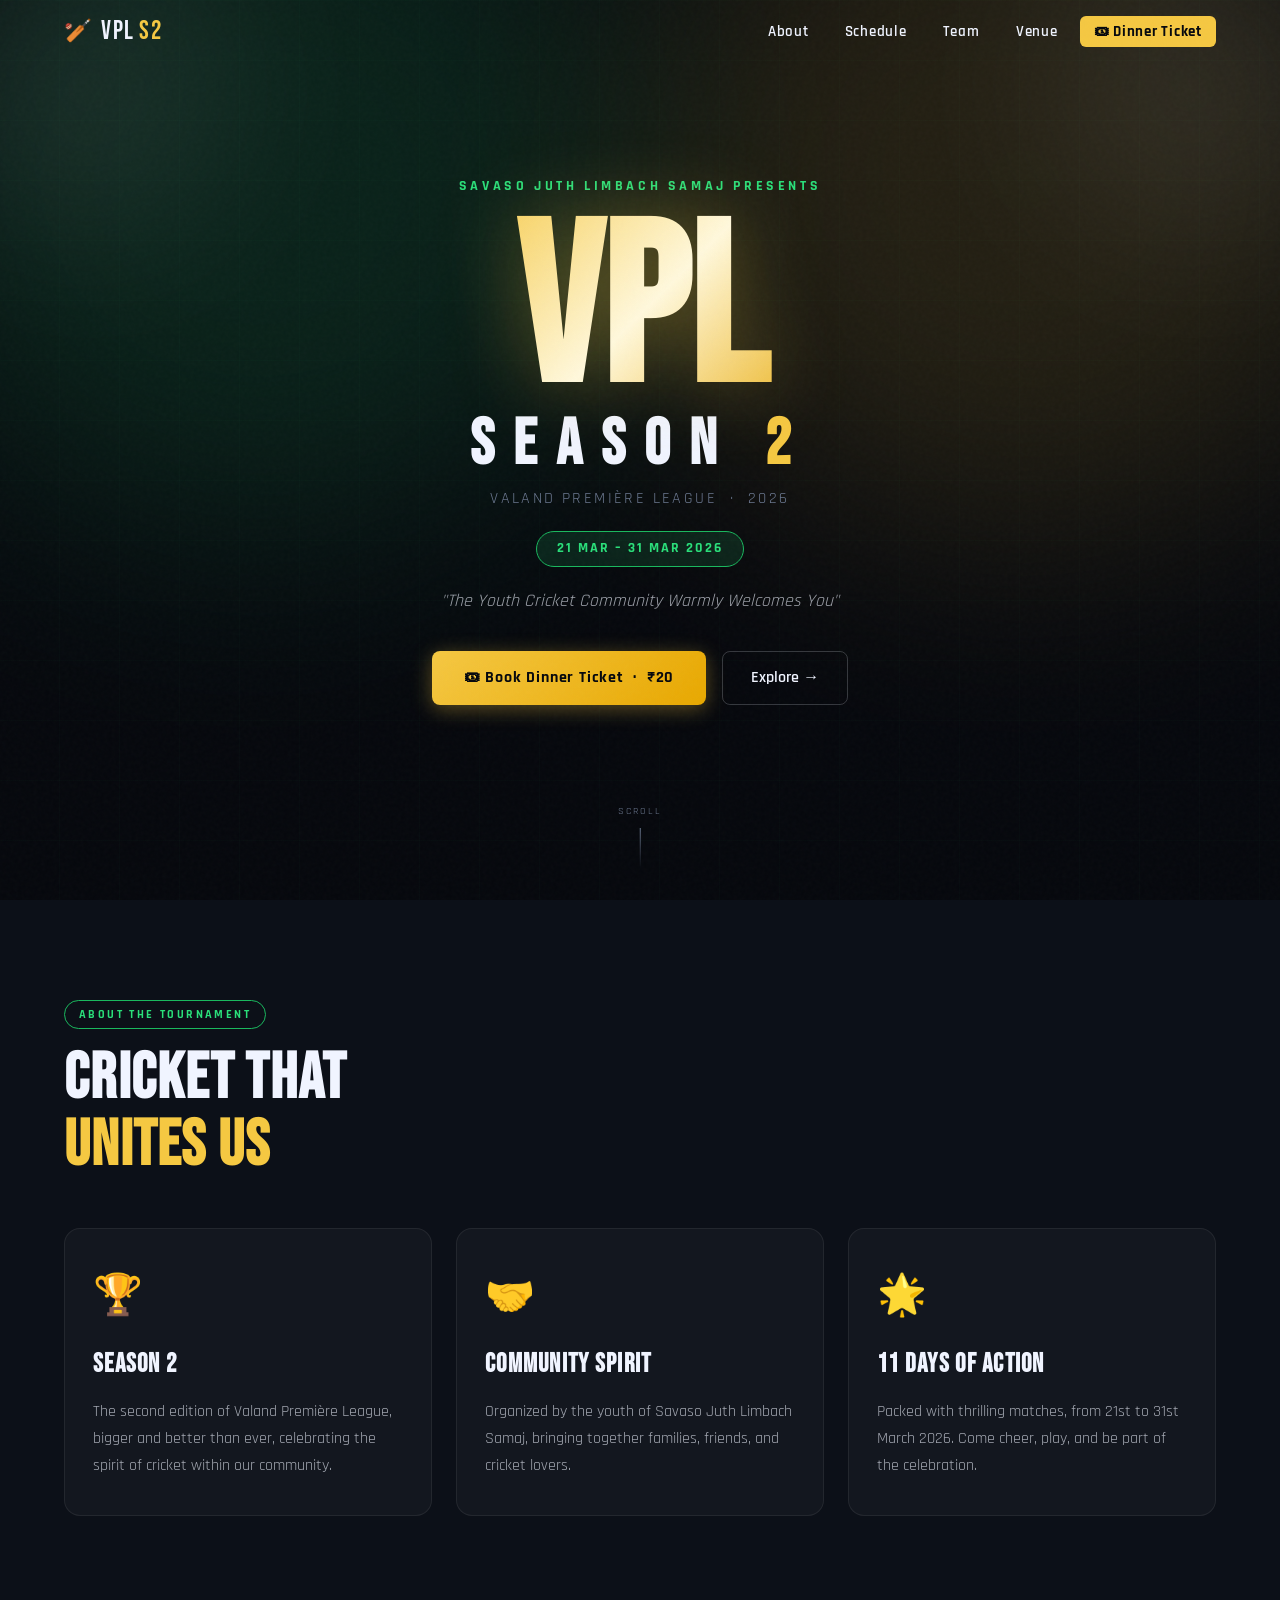
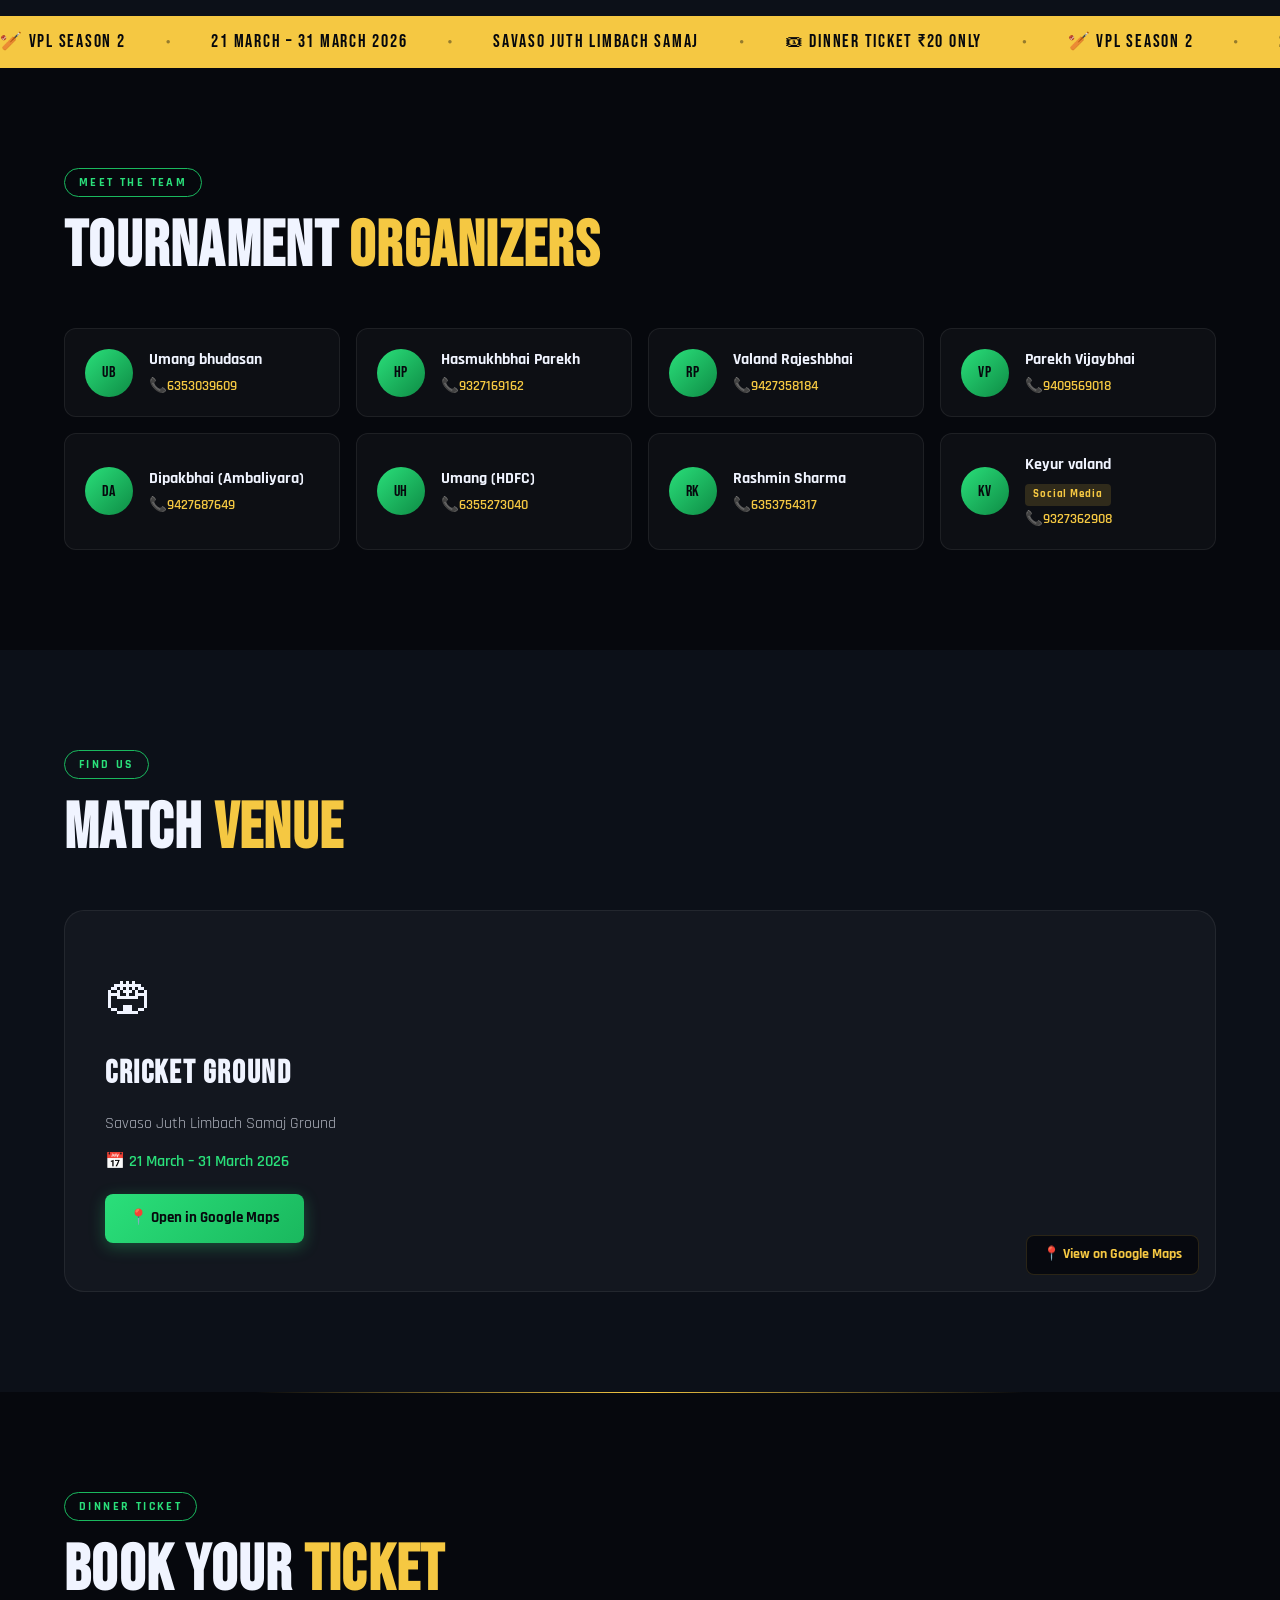
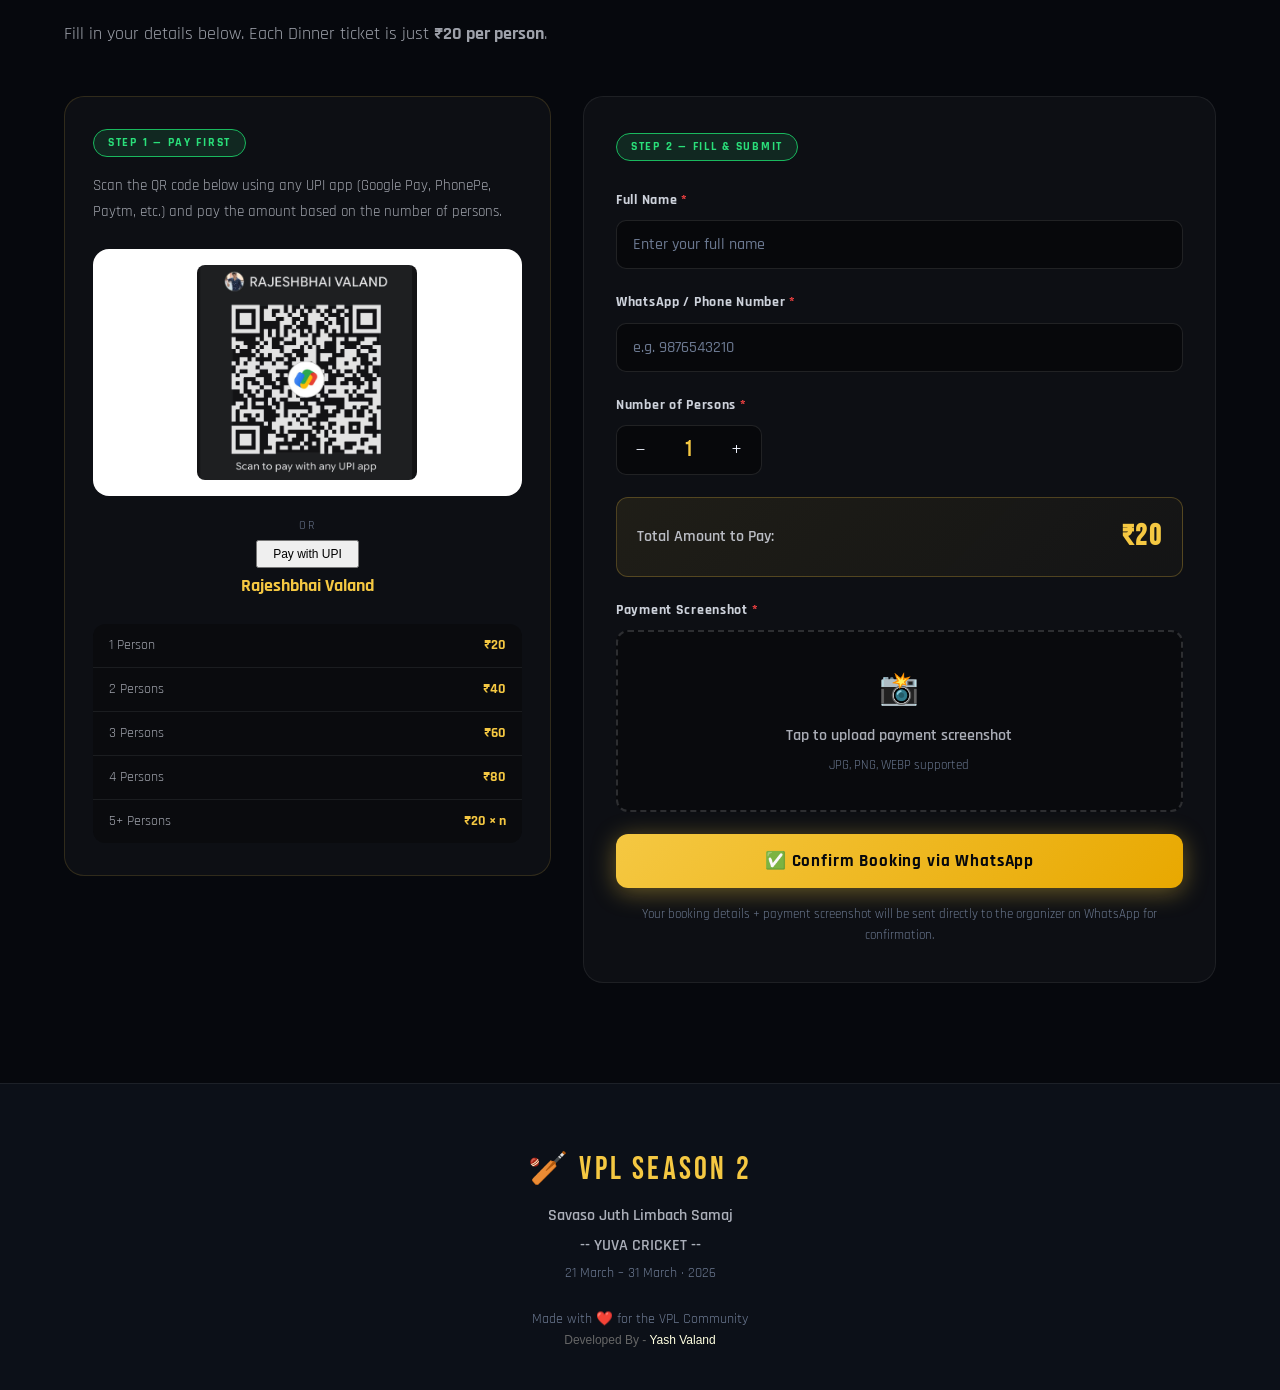
==== commit e91ea7b3: "Update index.html" ====
--- a/index.html
+++ b/index.html
@@ -121,6 +121,19 @@
         <span class="dot">●</span>
         <span>🎟 Dinner Ticket ₹20 Only</span>
         <span class="dot">●</span>
+		<span>🏏 VPL Season 2</span>
+        <span class="dot">●</span>
+        <span>21 March – 31 March 2026</span>
+        <span class="dot">●</span>
+        <span>Savaso Juth Limbach Samaj</span>
+        <span class="dot">●</span>
+        <span>🎟 Dinner Ticket ₹20 Only</span>
+        <span class="dot">●</span>
+        <span>🏏 VPL Season 2</span>
+        <span class="dot">●</span>
+        <span>21 March – 31 March 2026</span>
+        <span class="dot">●</span>
+        <span>Savaso Juth Limbach Samaj</span>
       </div>
     </div>
   </section>
@@ -248,8 +261,6 @@
     Pay with UPI
   </button>
 </a></span>
-
-
 
               <strong>Rajeshbhai Valand</strong>
             </div>
@@ -338,12 +349,11 @@
     <div class="container">
       <div class="footer-logo">🏏 VPL Season 2</div>
       <p class="footer-org">Savaso Juth Limbach Samaj</p>
-      <p class="footer-org">-- YUVA YOUTH --</p>
+      <p class="footer-org">-- YUVA CRICKET --</p>
       <p class="footer-dates">21 March – 31 March · 2026</p>
       
       <p class="footer-credit">Made with ❤️ for the VPL Community</p>
 
-<br/>
 <p style="font-family: Arial, sans-serif; font-size:12px; color:#666; margin:0;">
   Developed By -
   <a href="tel:+916353679961" style="color:lightyellow; text-decoration:none;">Yash Valand</a>
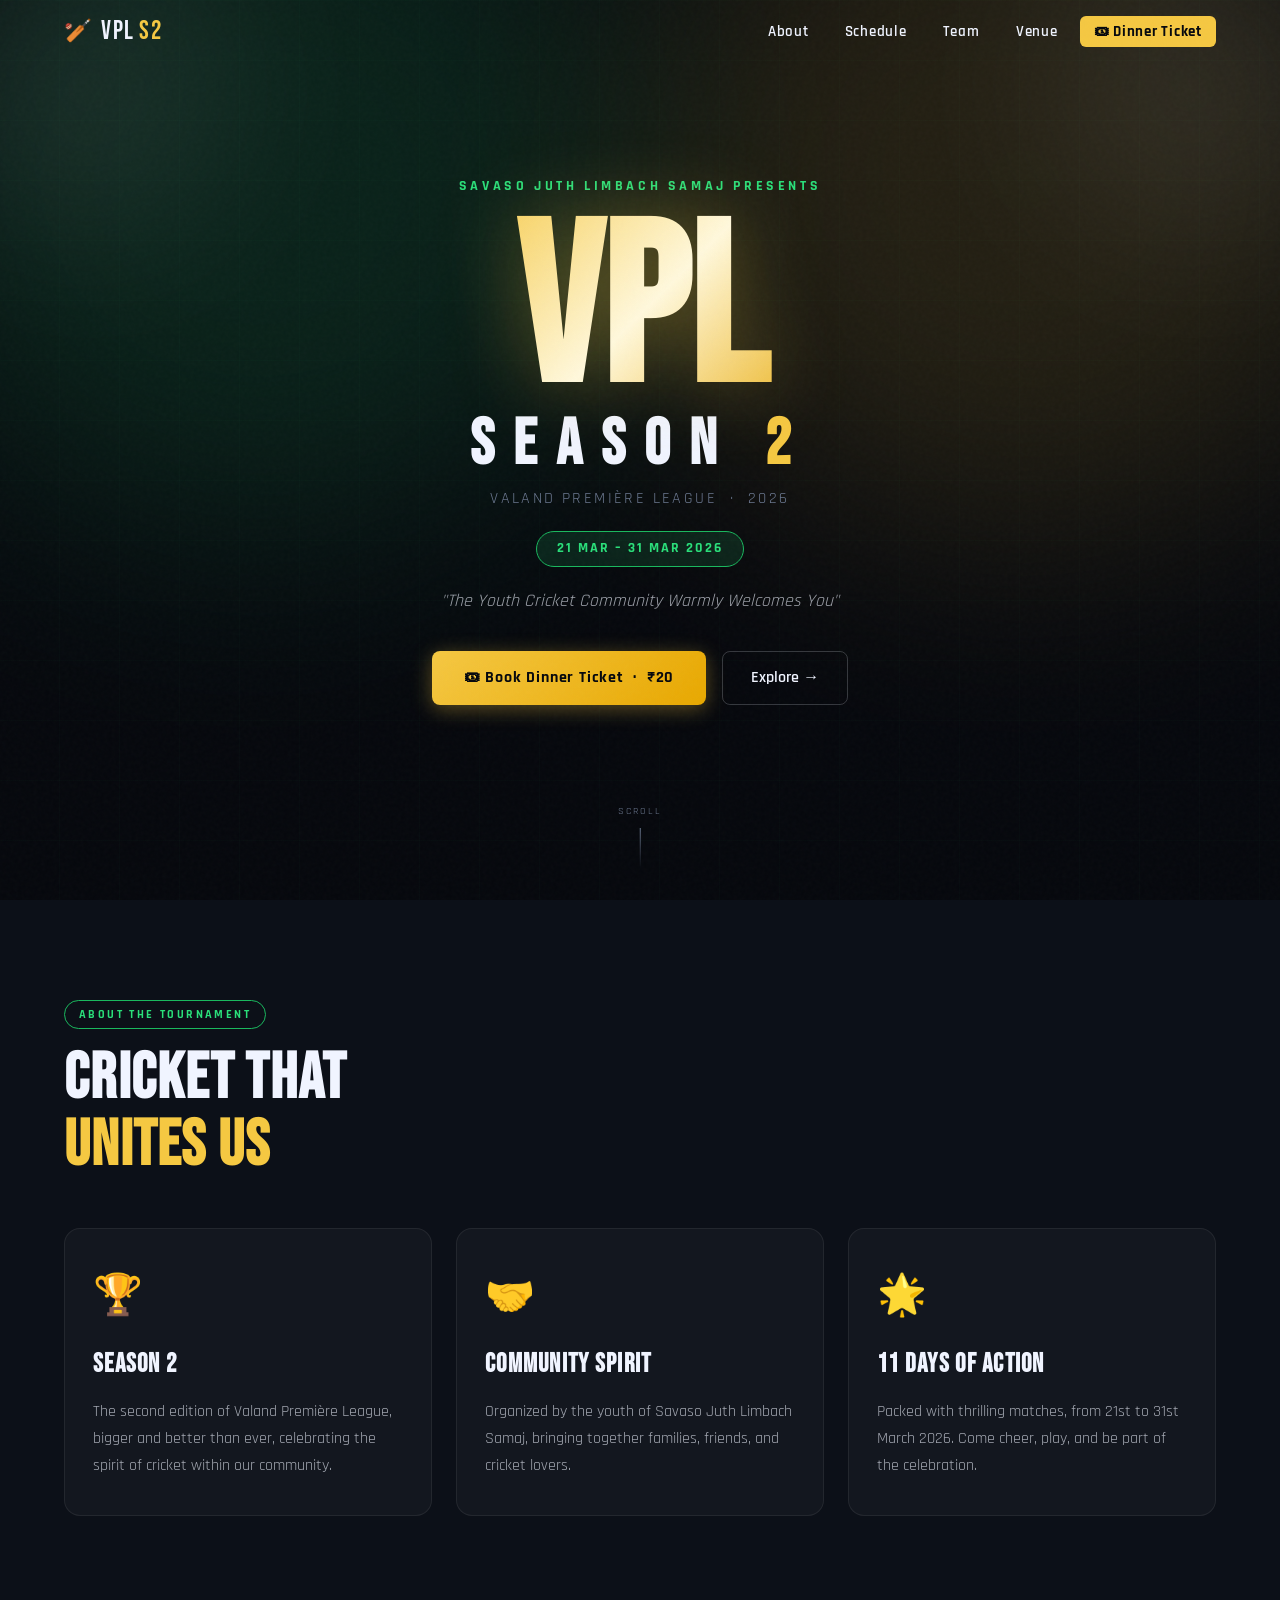
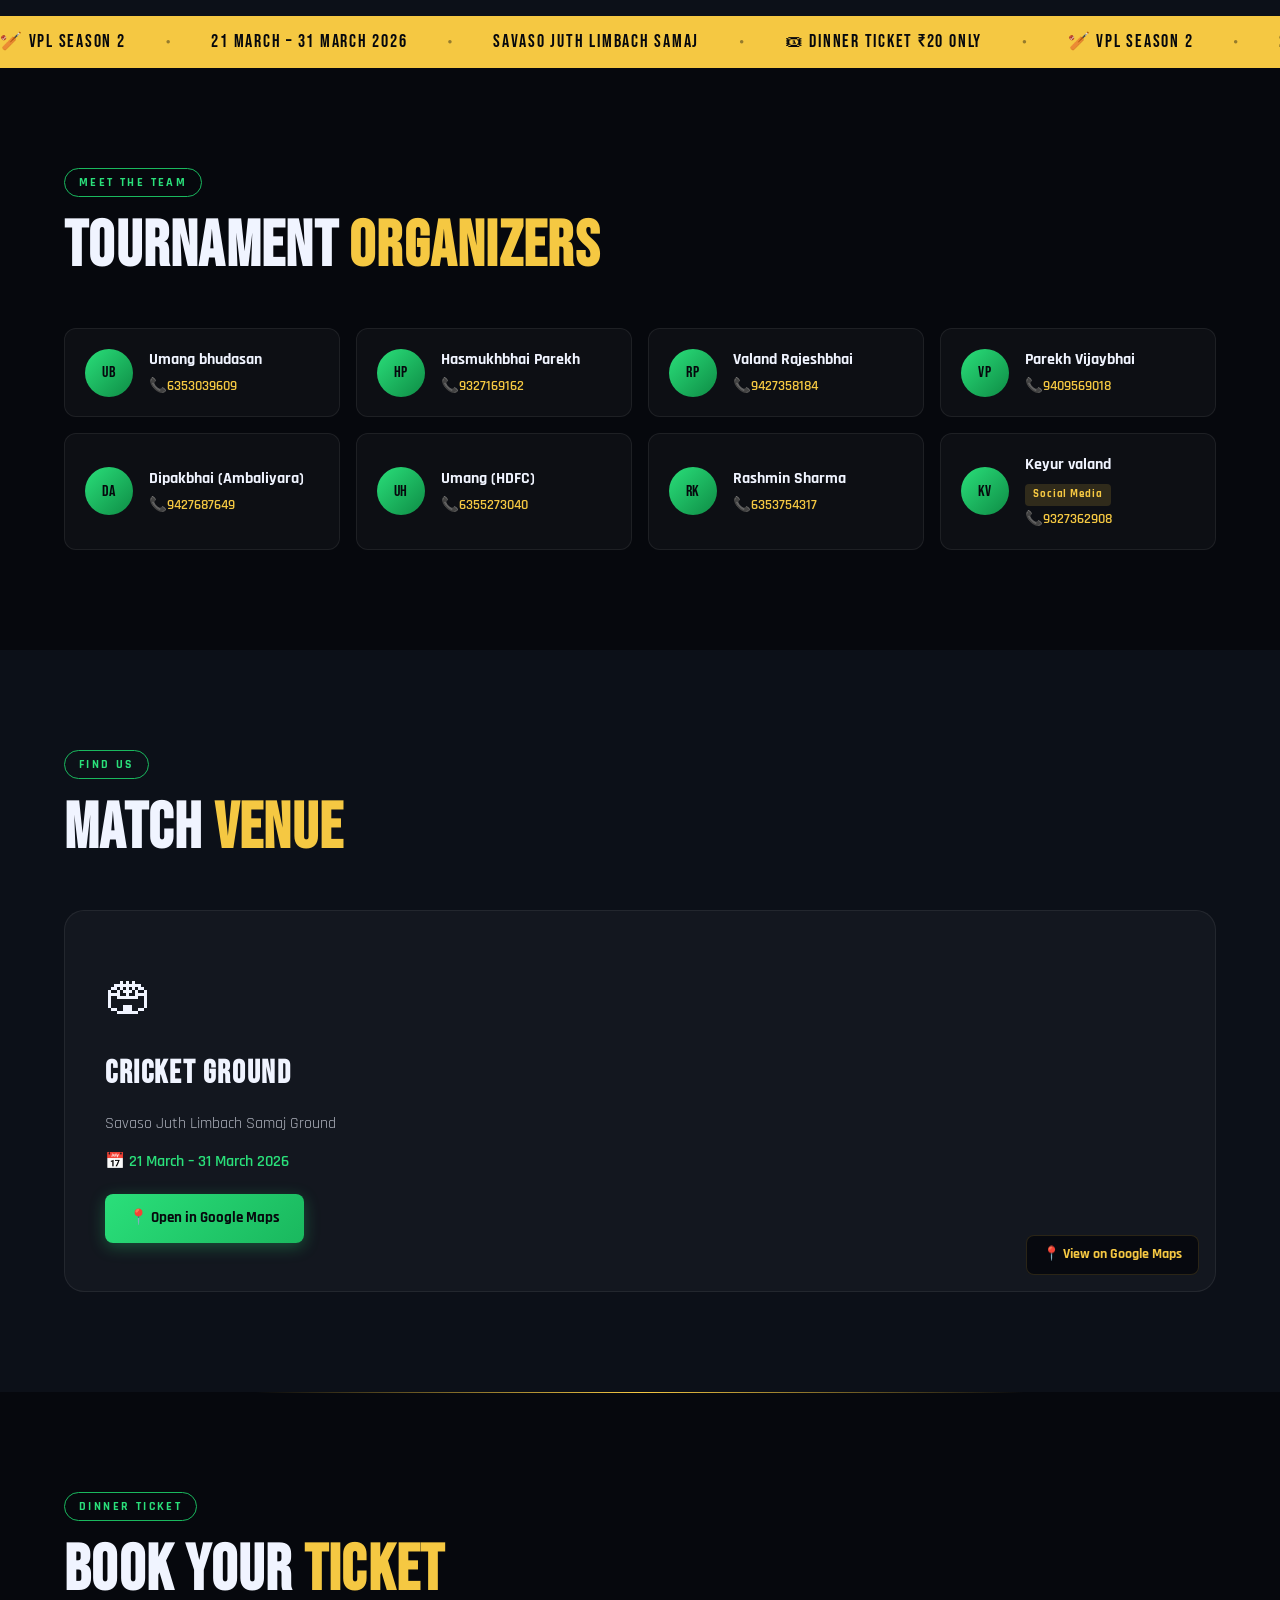
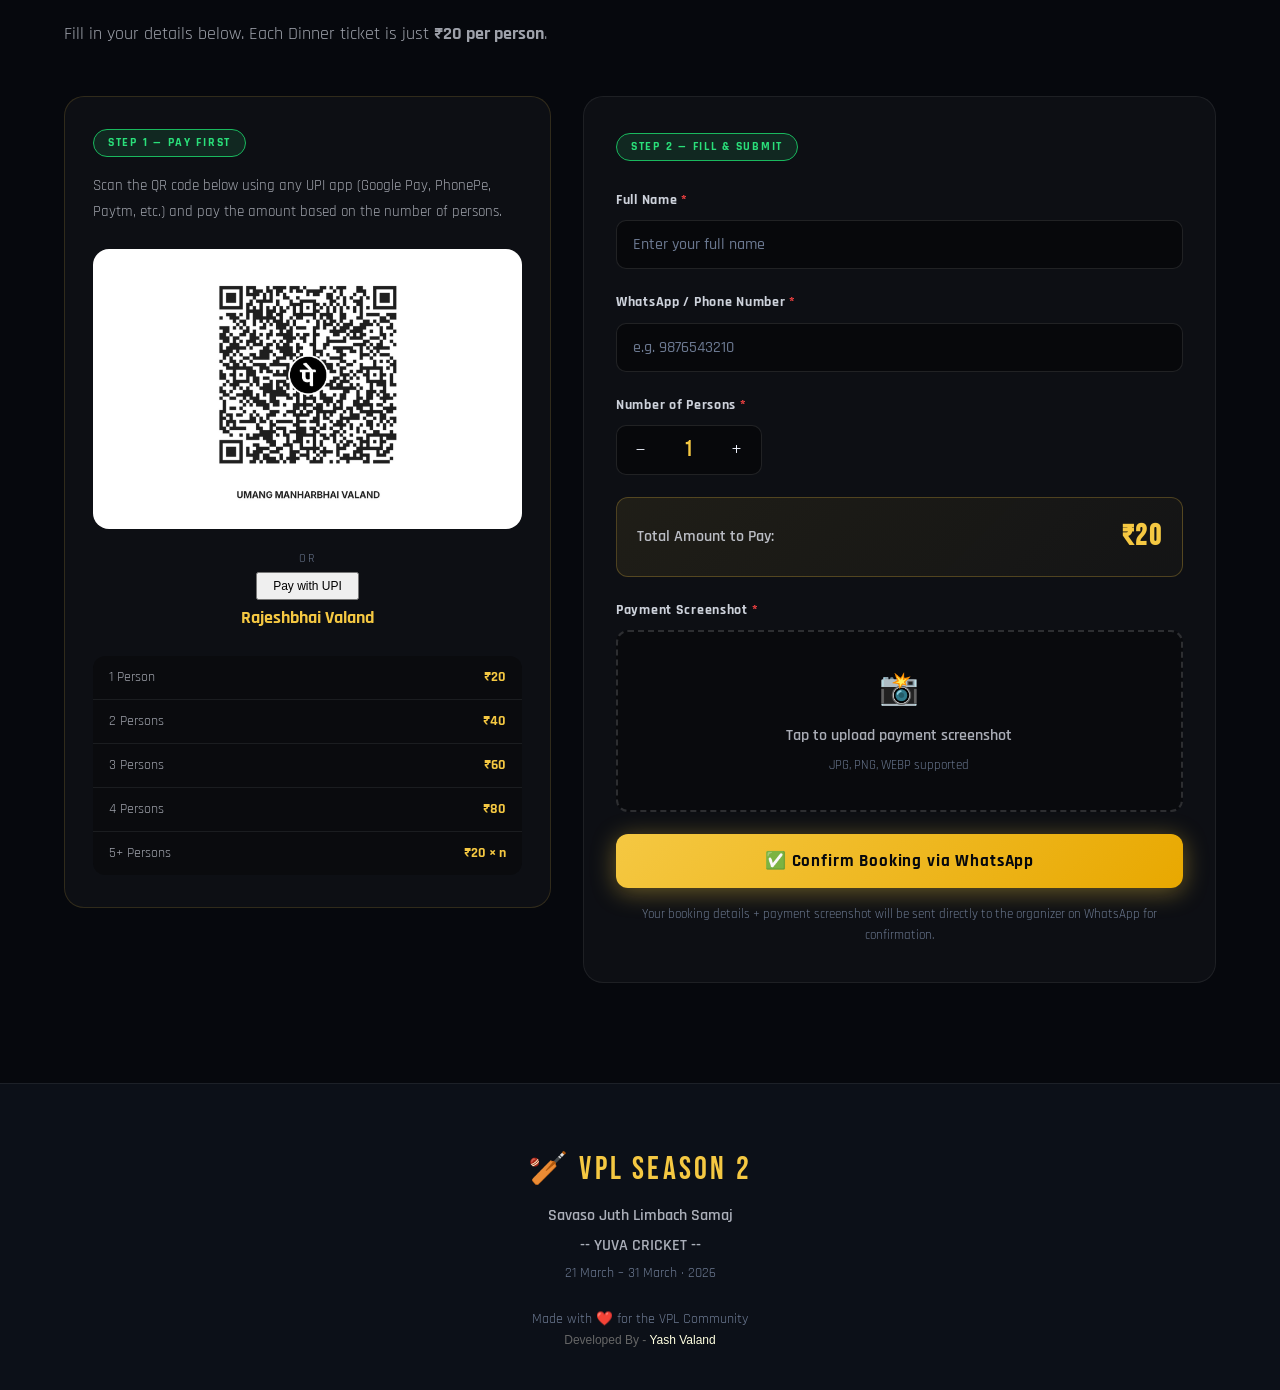
==== commit dde162f7: "Update index.html" ====
--- a/index.html
+++ b/index.html
@@ -256,7 +256,7 @@
             <div class="upi-name">
               <span class="upi-label">Or</span>
 			  <span class="upi-label">
-			  <a href="upi://pay?pa=rajeshvaland.1975@okaxis&pn=Rajesh%20Valand&cu=INR">
+			  <a href="upi://pay?pa=6353587728@ibl&pn=Umang%20Valand&cu=INR">
   <button style="padding:5px 15px; font-size:12px;">
     Pay with UPI
   </button>
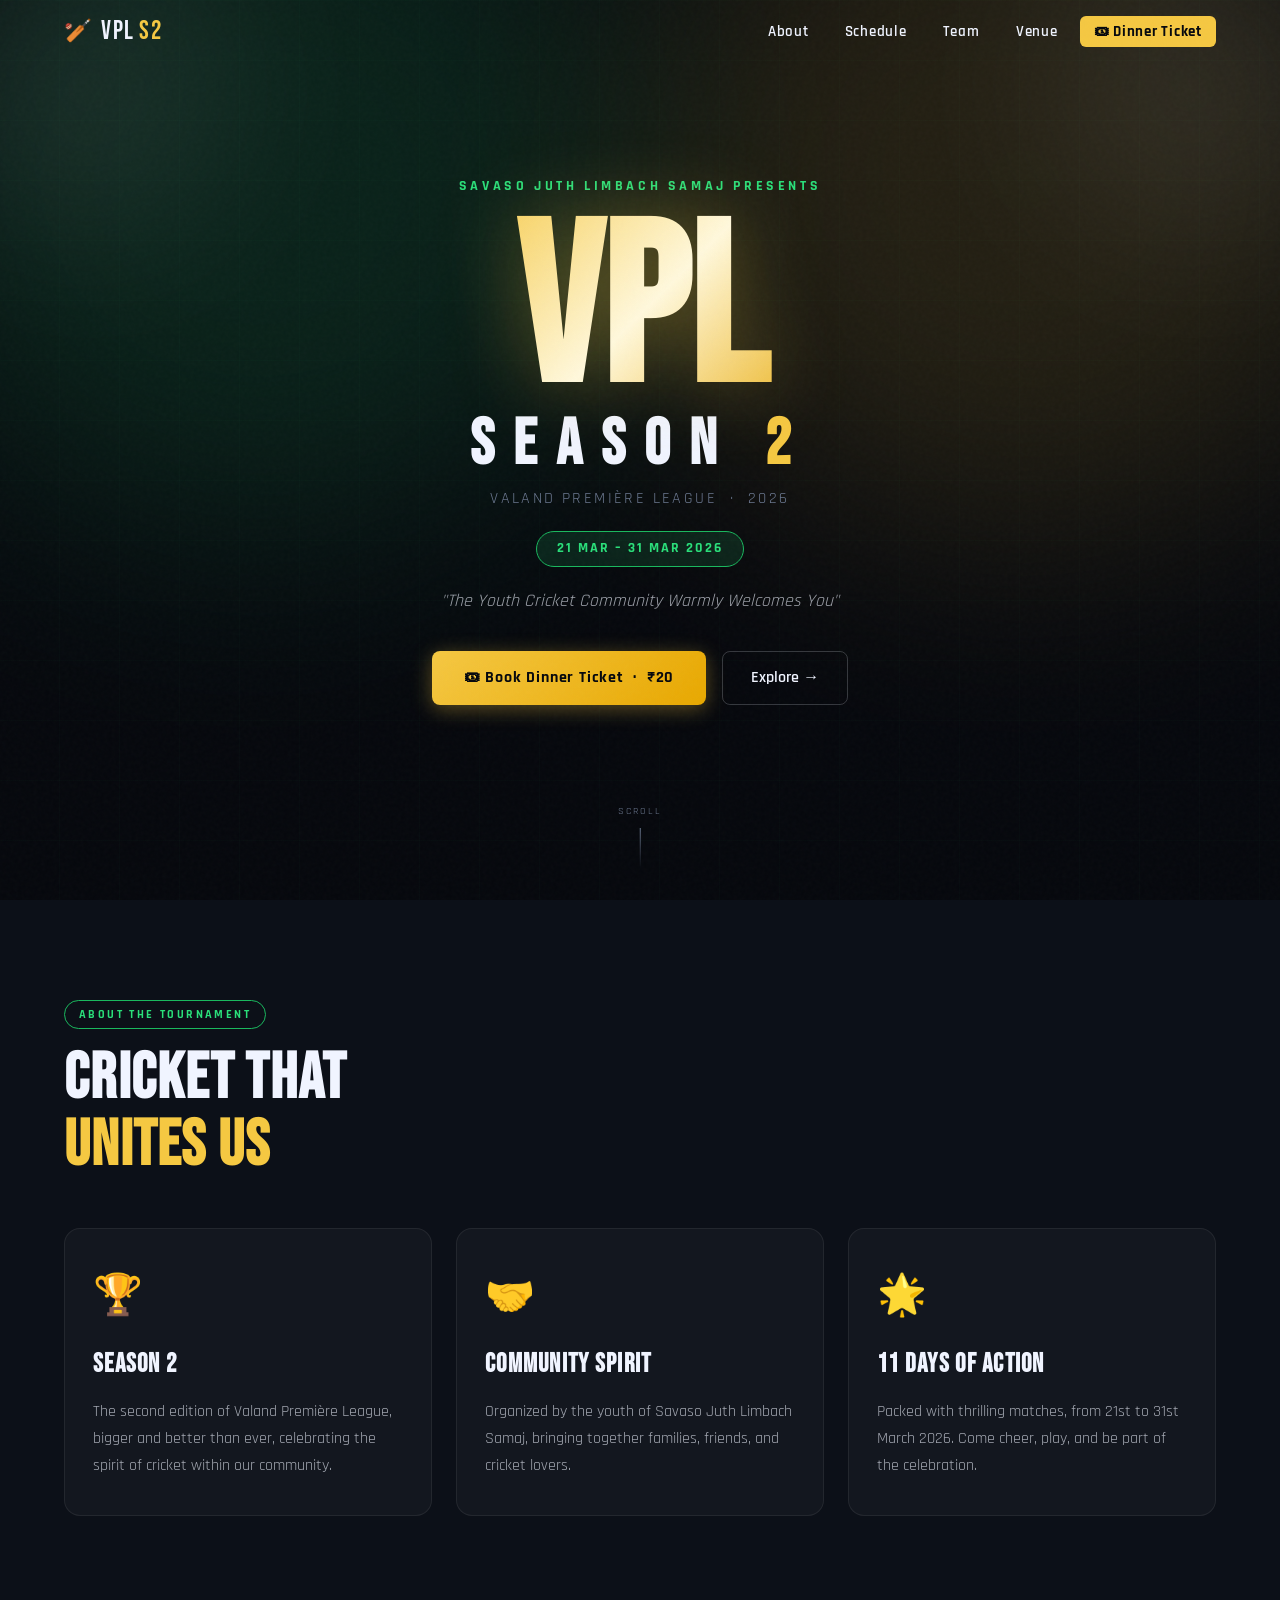
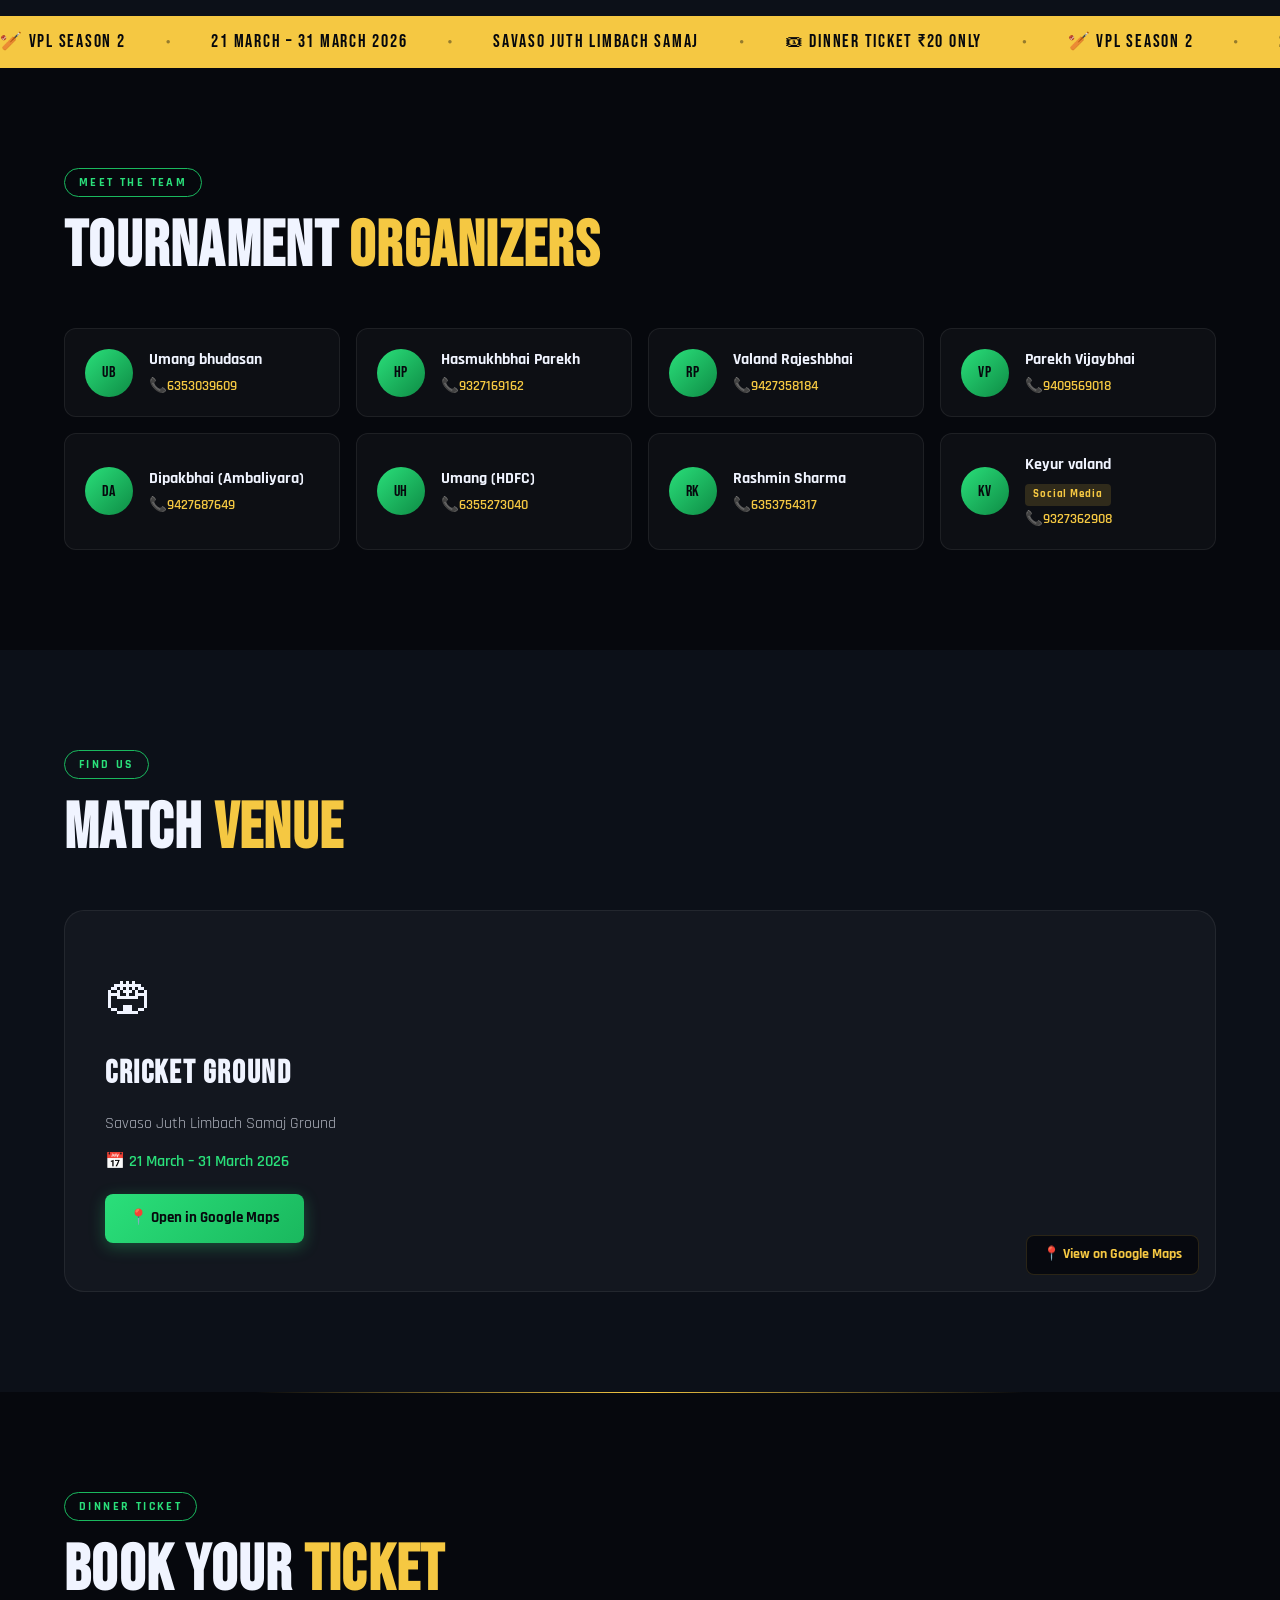
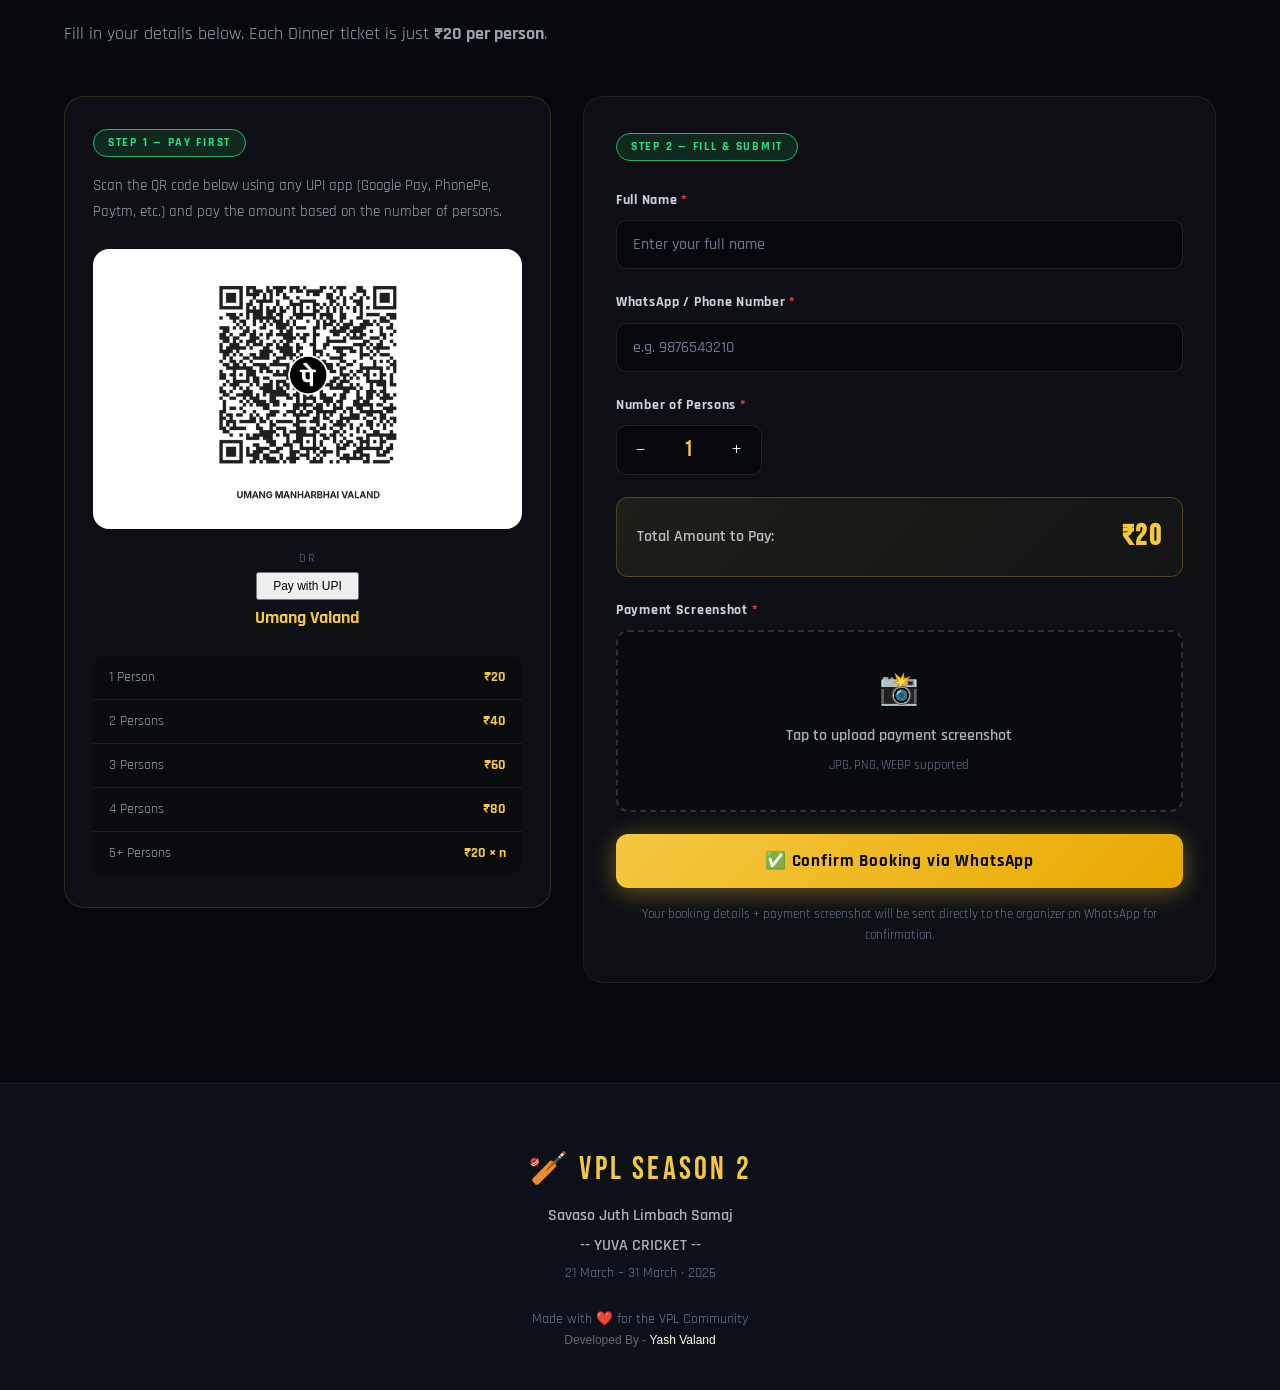
==== commit 4dcbeadb: "Update index.html" ====
--- a/index.html
+++ b/index.html
@@ -122,18 +122,7 @@
         <span>🎟 Dinner Ticket ₹20 Only</span>
         <span class="dot">●</span>
 		<span>🏏 VPL Season 2</span>
-        <span class="dot">●</span>
-        <span>21 March – 31 March 2026</span>
-        <span class="dot">●</span>
-        <span>Savaso Juth Limbach Samaj</span>
-        <span class="dot">●</span>
-        <span>🎟 Dinner Ticket ₹20 Only</span>
-        <span class="dot">●</span>
-        <span>🏏 VPL Season 2</span>
-        <span class="dot">●</span>
-        <span>21 March – 31 March 2026</span>
-        <span class="dot">●</span>
-        <span>Savaso Juth Limbach Samaj</span>
+        <span class="dot">●</span> 
       </div>
     </div>
   </section>
@@ -251,7 +240,7 @@
             </div>
             <p class="payment-note">Scan the QR code below using any UPI app (Google Pay, PhonePe, Paytm, etc.) and pay the amount based on the number of persons.</p>
             <div class="qr-wrap">
-              <img src="qr.jpeg" alt="UPI QR Code – Rajeshbhai Valand" class="qr-img" />
+              <img src="qr.jpeg" alt="UPI QR Code – Umang Valand" class="qr-img" />
             </div>
             <div class="upi-name">
               <span class="upi-label">Or</span>
@@ -262,7 +251,7 @@
   </button>
 </a></span>
 
-              <strong>Rajeshbhai Valand</strong>
+              <strong>Umang Valand</strong>
             </div>
             <div class="price-guide">
               <div class="price-row"><span>1 Person</span><strong>₹20</strong></div>
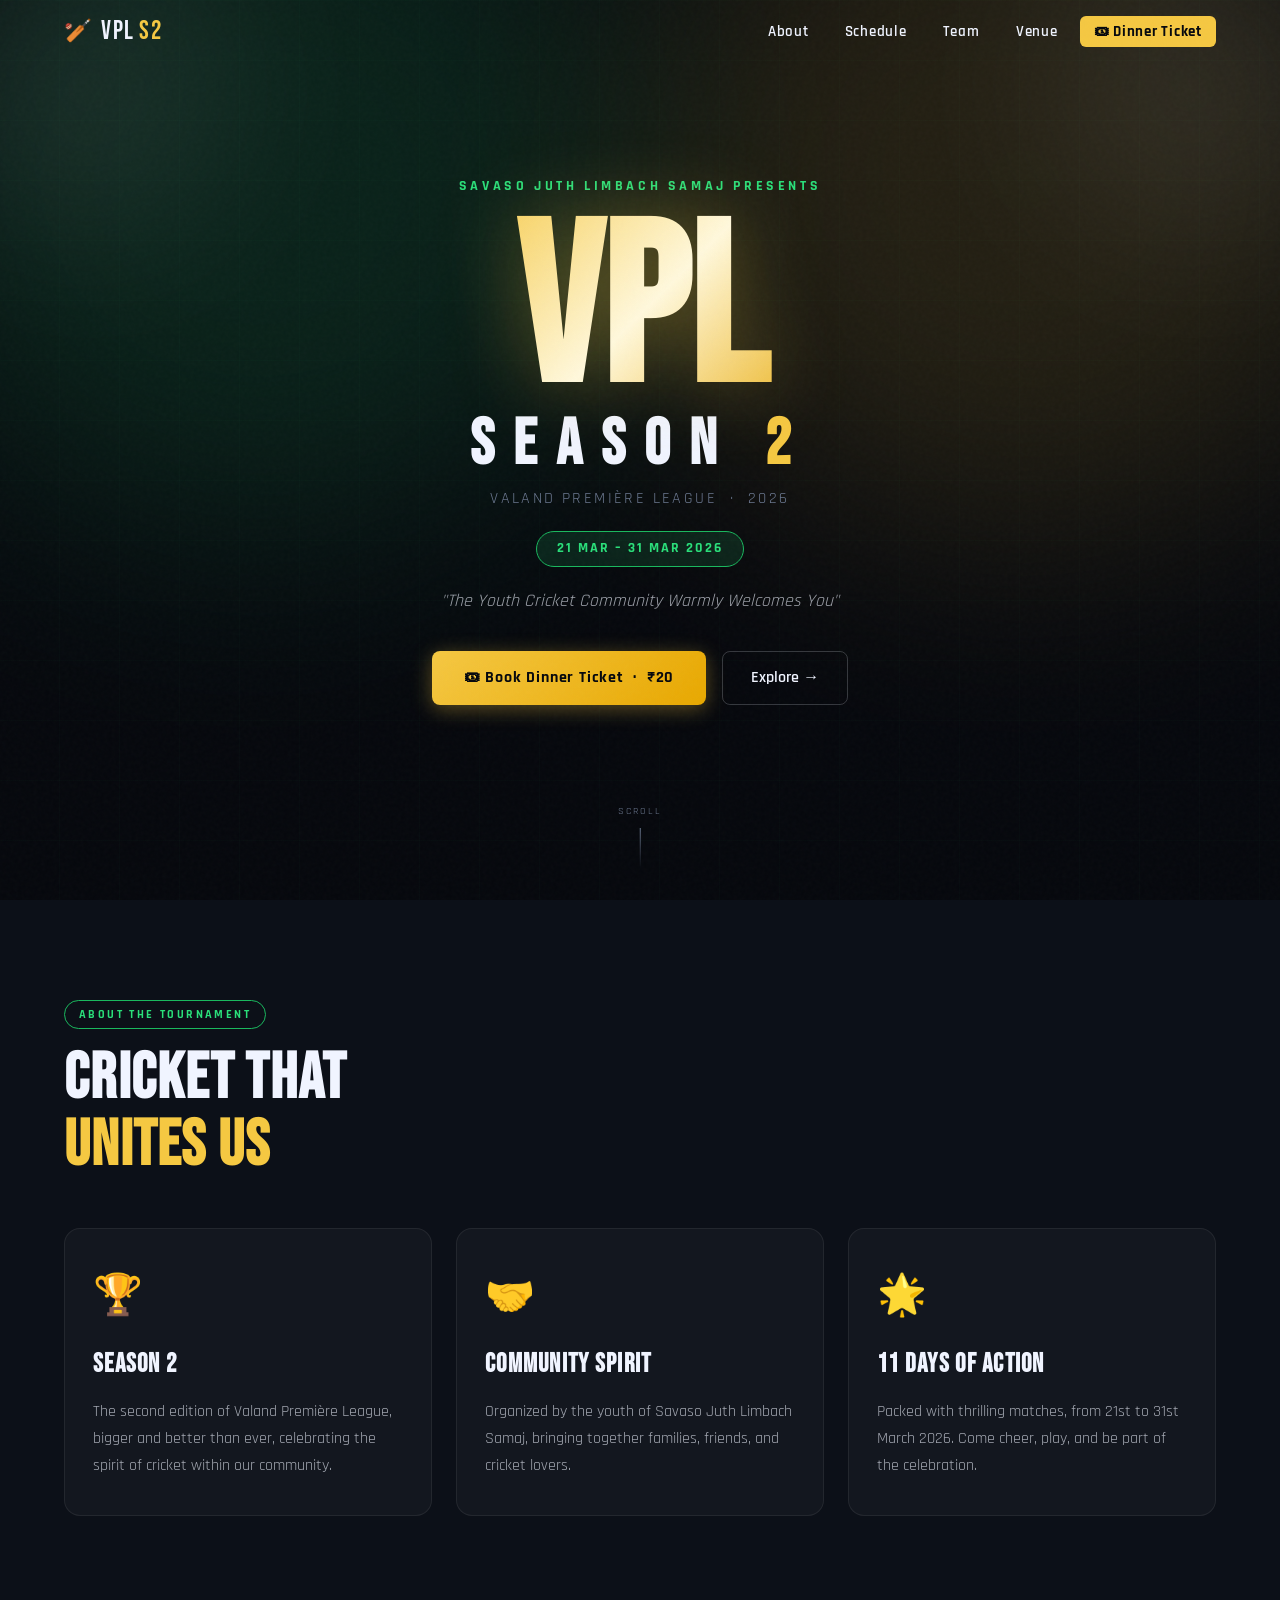
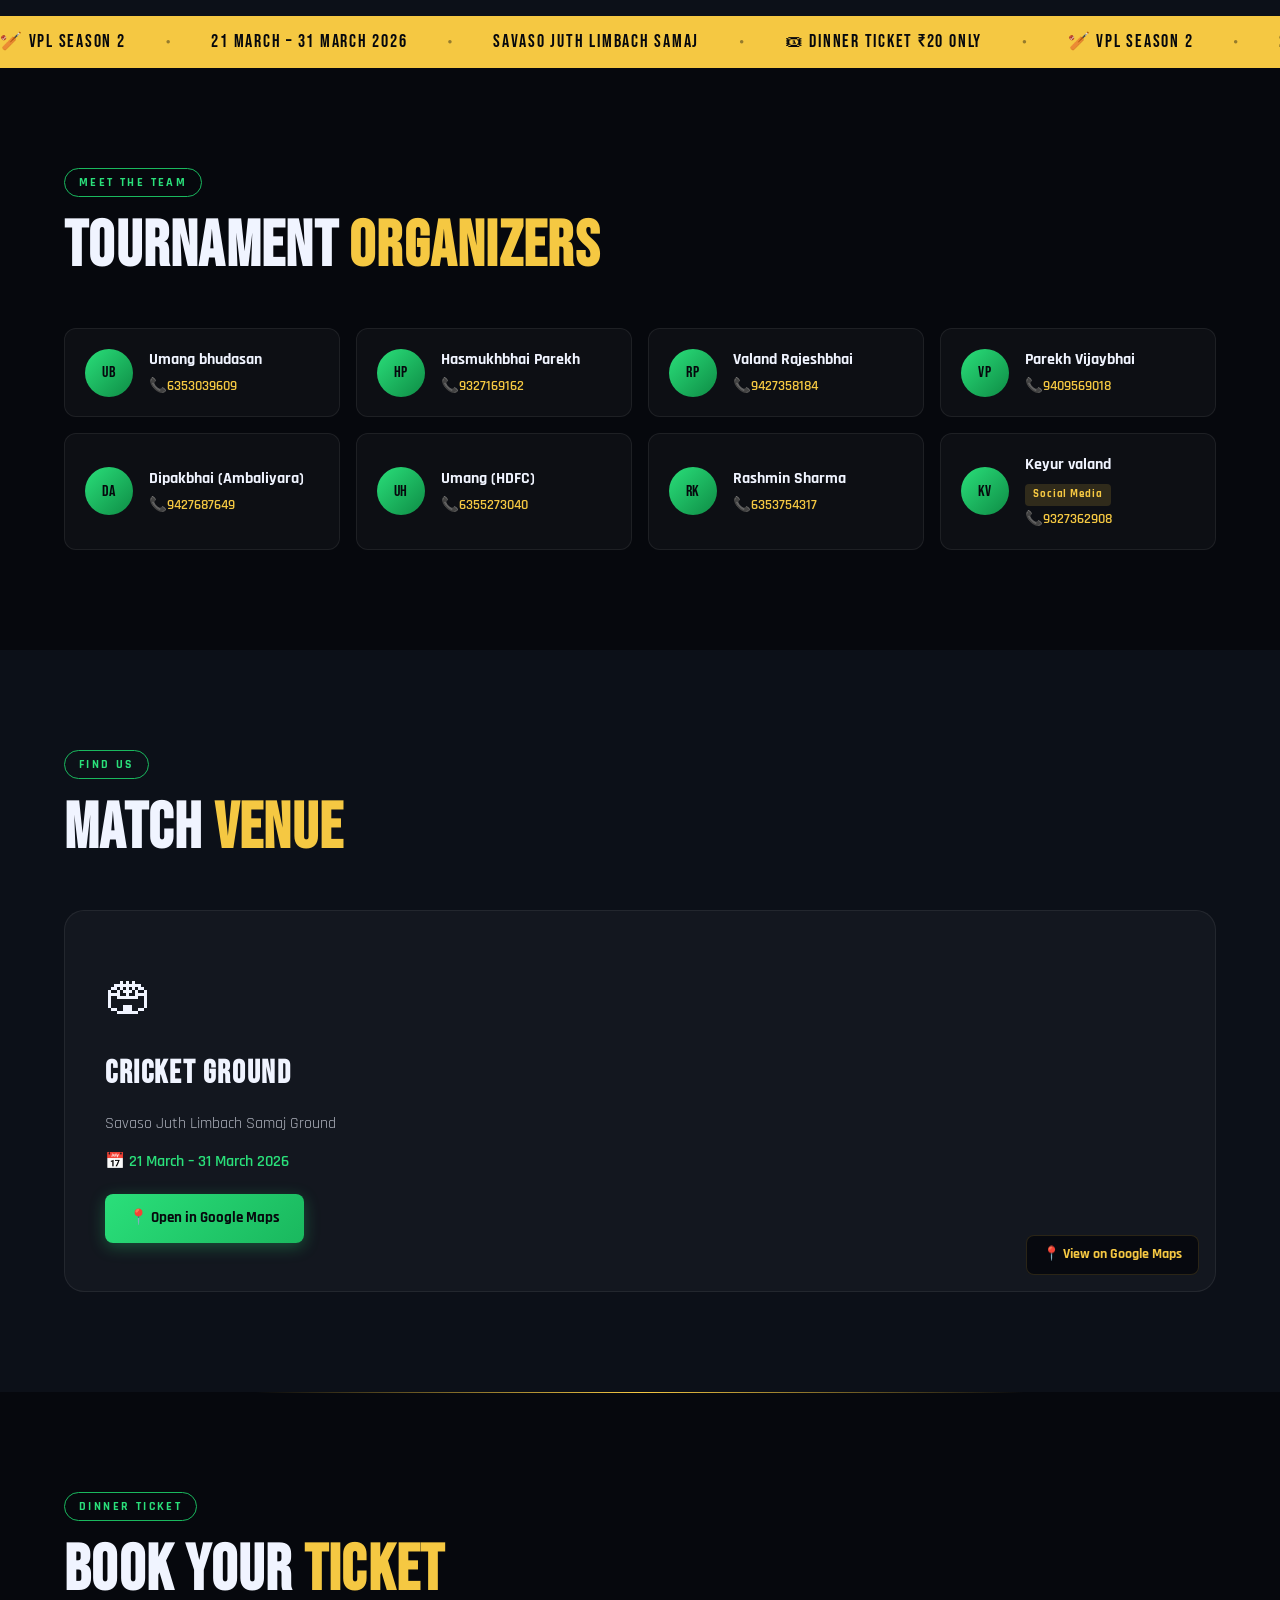
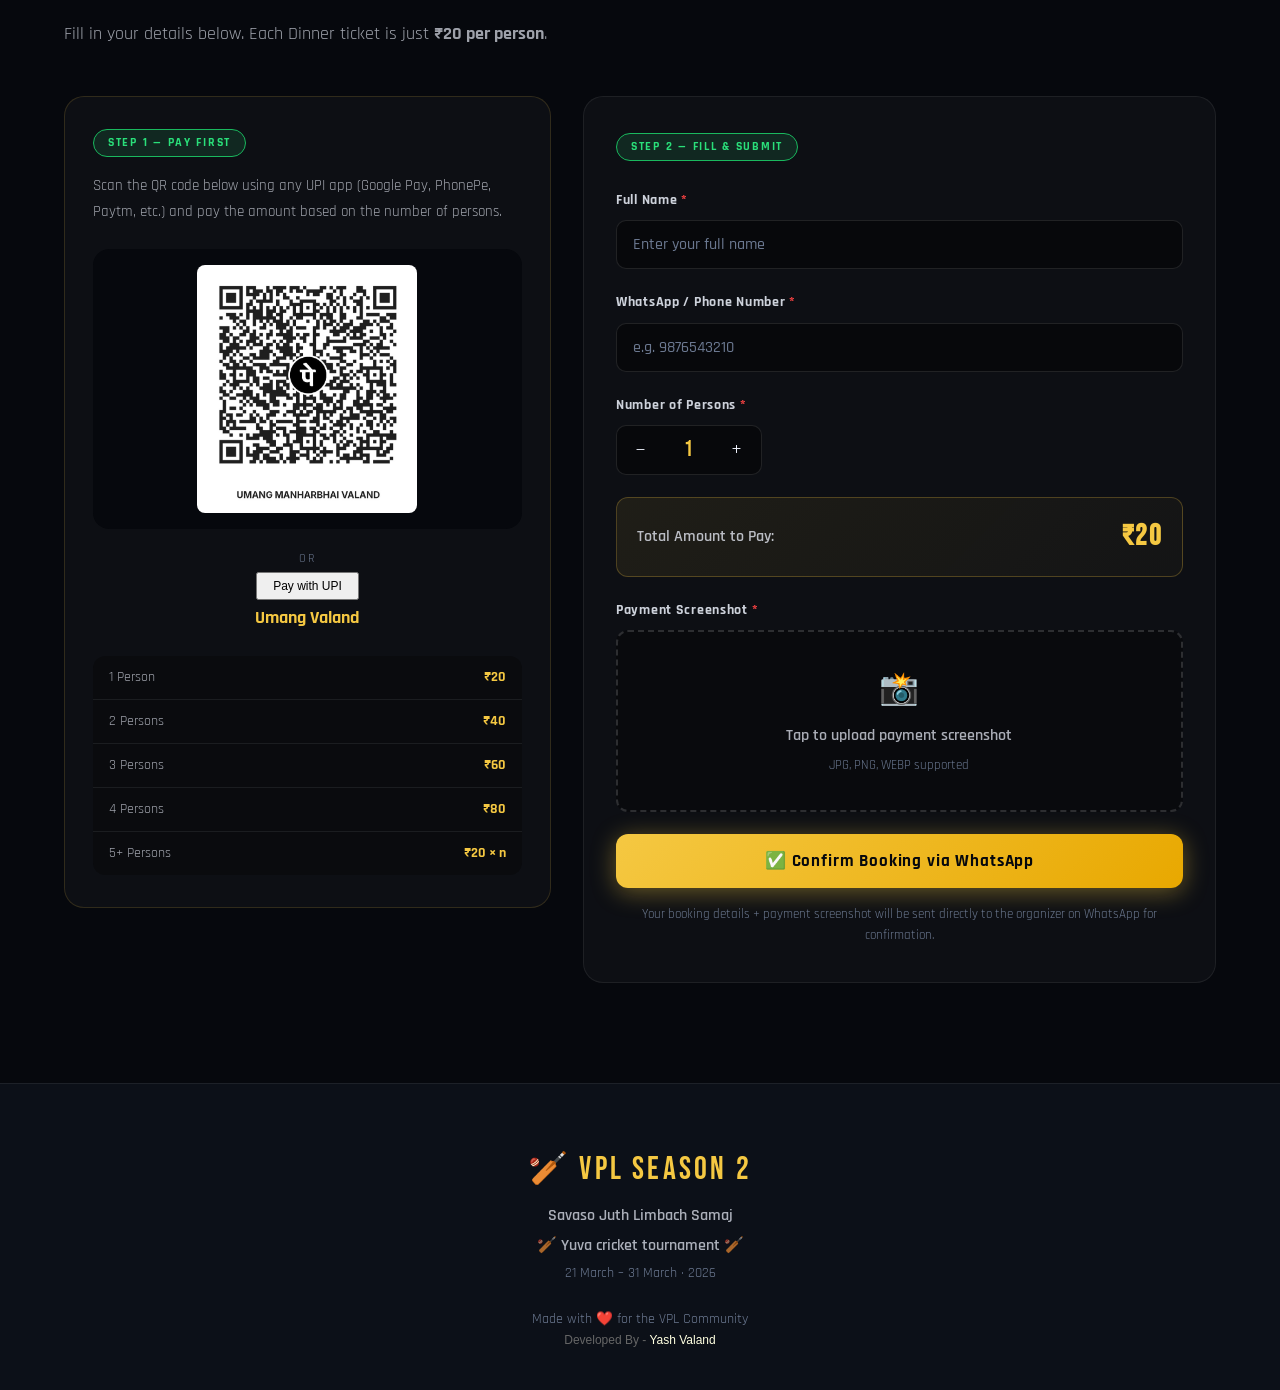
==== commit 8730476f: "Update index.html" ====
--- a/index.html
+++ b/index.html
@@ -338,7 +338,7 @@
     <div class="container">
       <div class="footer-logo">🏏 VPL Season 2</div>
       <p class="footer-org">Savaso Juth Limbach Samaj</p>
-      <p class="footer-org">-- YUVA CRICKET --</p>
+      <p class="footer-org">🏏 Yuva cricket tournament 🏏</p>
       <p class="footer-dates">21 March – 31 March · 2026</p>
       
       <p class="footer-credit">Made with ❤️ for the VPL Community</p>
--- a/style.css
+++ b/style.css
@@ -604,7 +604,7 @@
   line-height: 1.7;
 }
 .qr-wrap {
-  background: #fff;
+  background: #06080D;
   border-radius: 16px;
   padding: 16px;
   display: flex;
